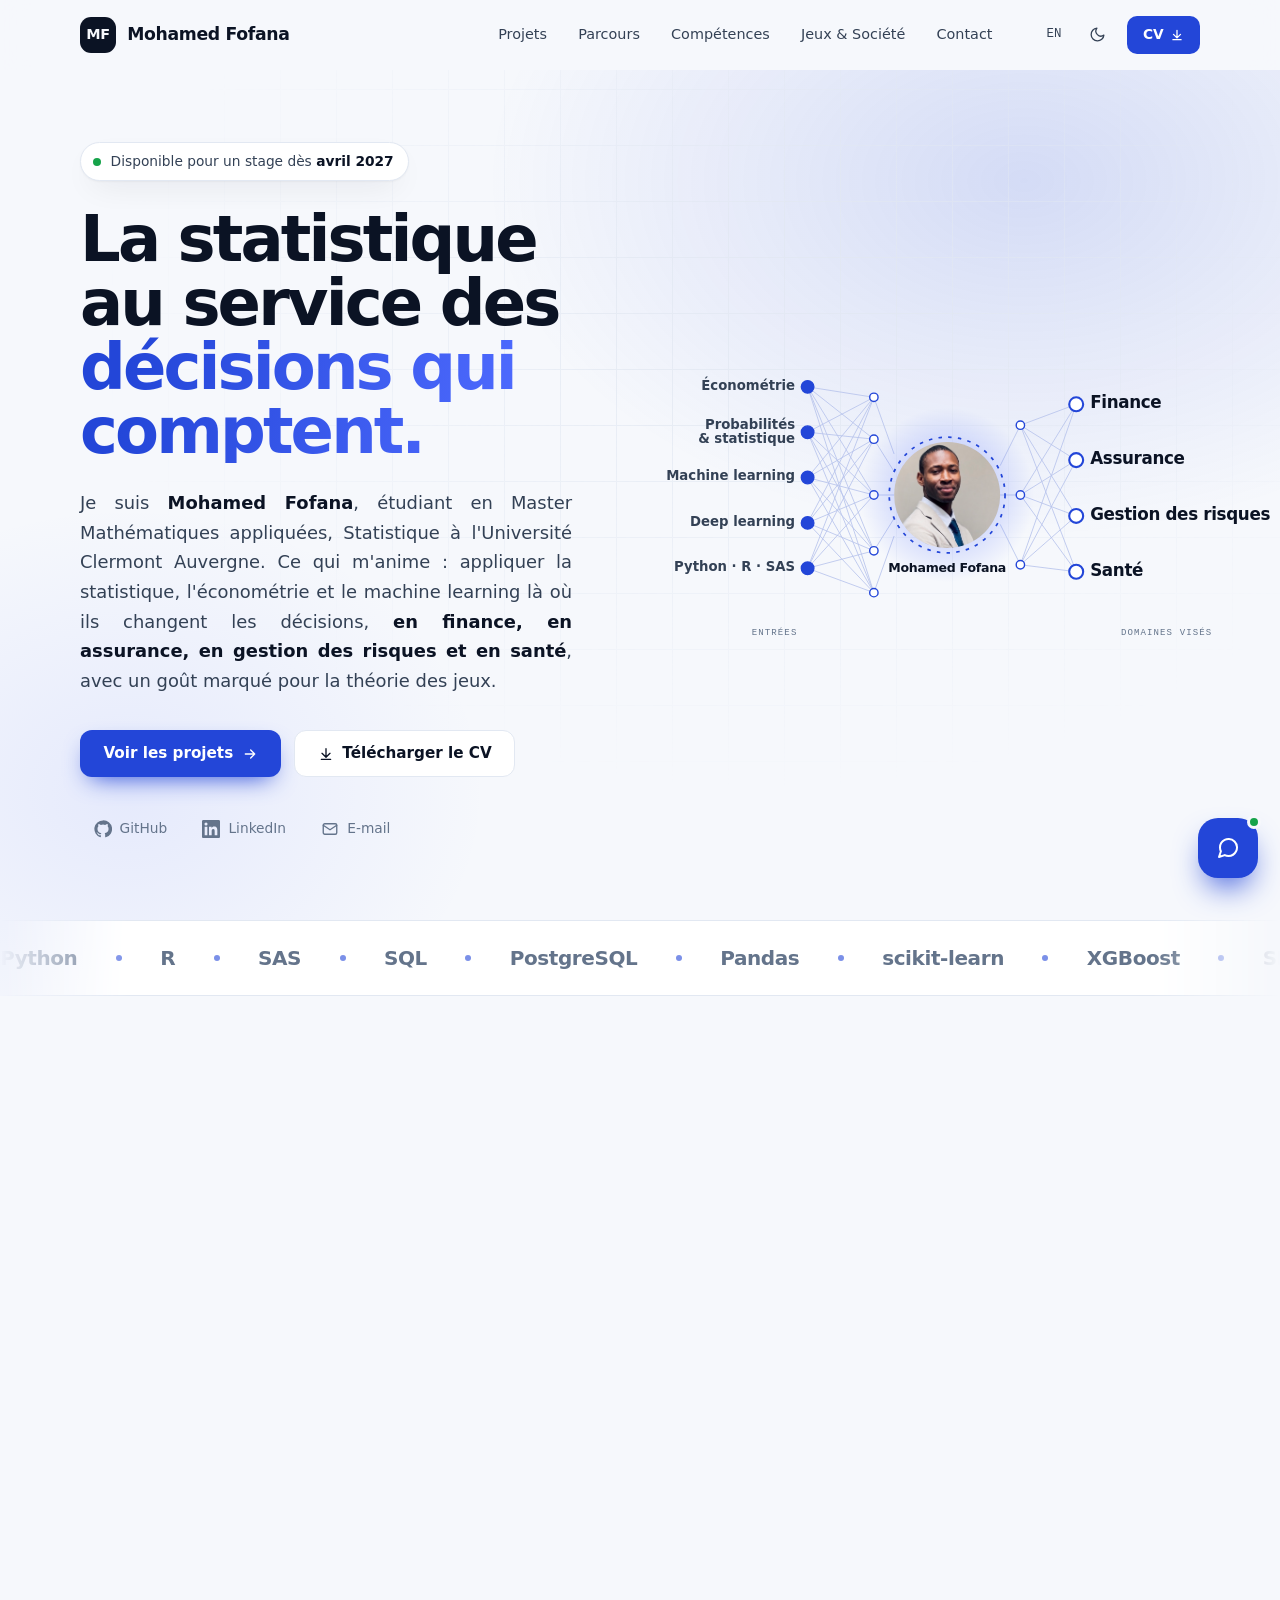
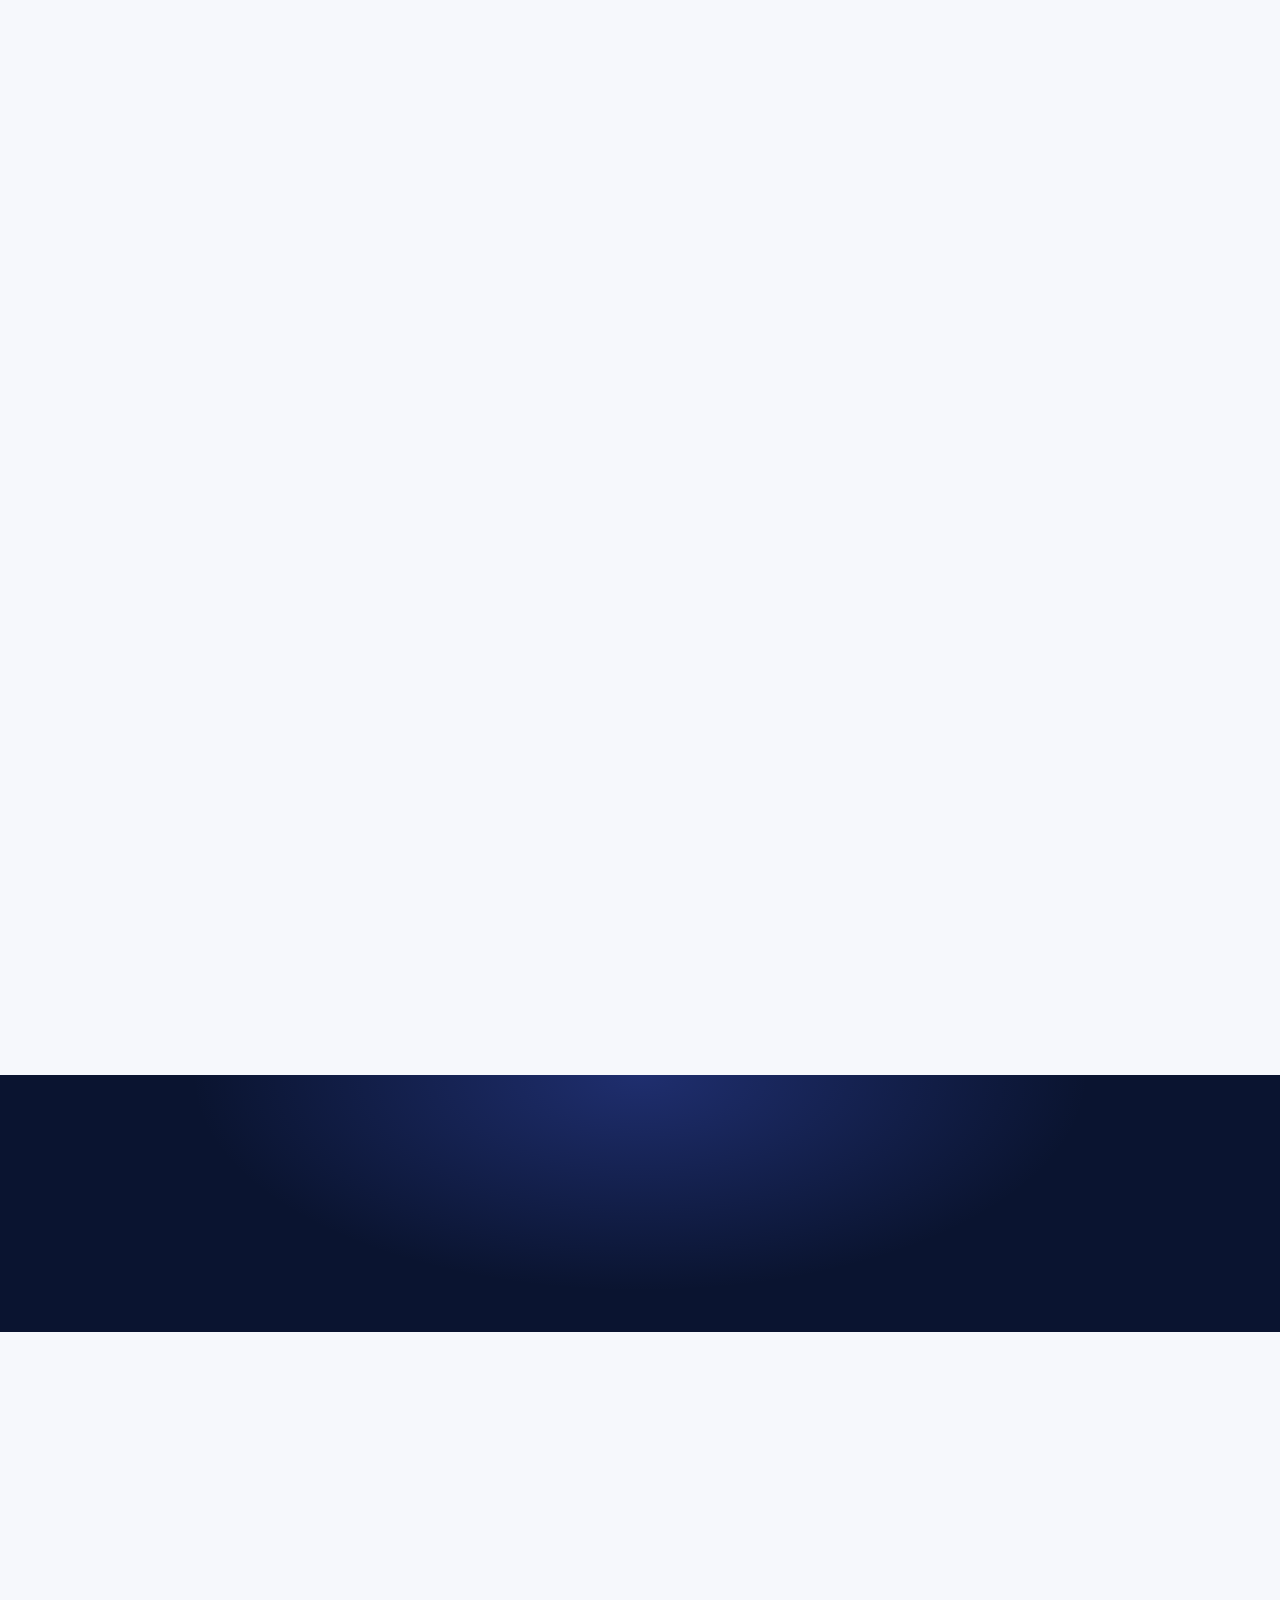
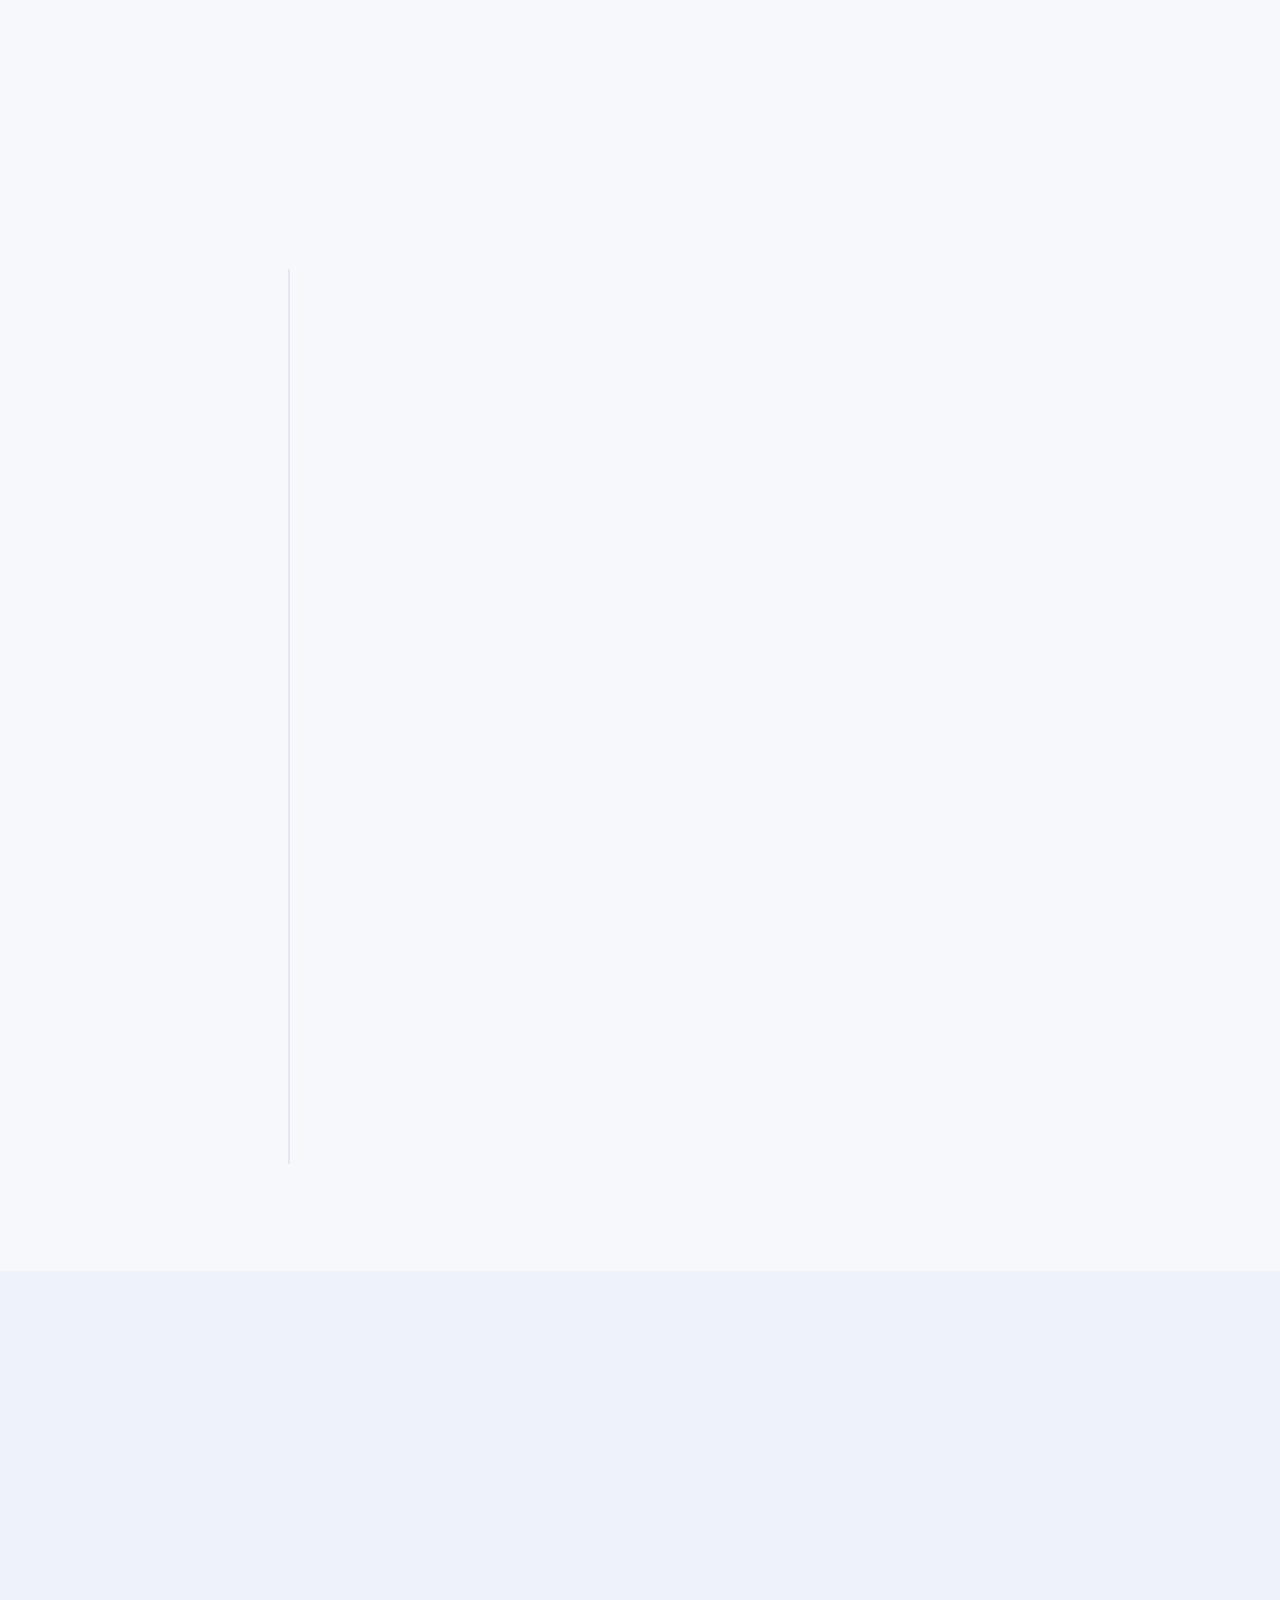
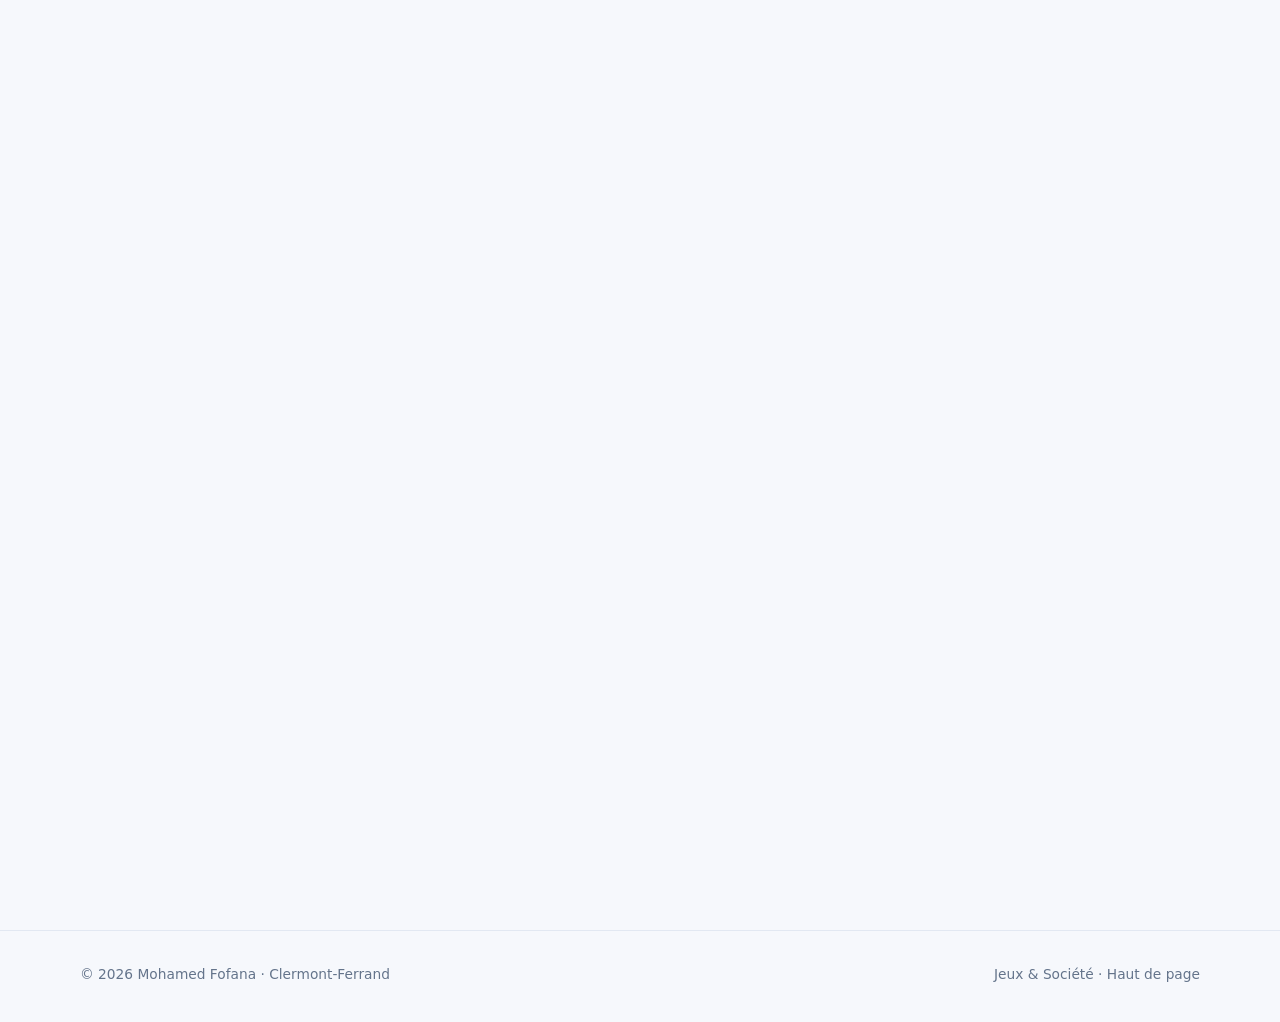
==== index.html @ 1b35156f "Accueil : texte de présentation justifié" ====
<!DOCTYPE html>
<html lang="fr">
<head>
  <meta charset="UTF-8" />
  <meta name="viewport" content="width=device-width, initial-scale=1" />

  <!-- Sécurité : GitHub Pages n'envoie pas d'en-têtes personnalisés, la politique est donc déclarée ici.
       Aucun script ni style en ligne : tout vient de fichiers du site (sauf les polices Google). -->
  <meta http-equiv="Content-Security-Policy" content="default-src 'self'; script-src 'self'; style-src 'self' https://fonts.googleapis.com; font-src https://fonts.gstatic.com; img-src 'self' data:; connect-src 'self' https://adia-backend.vercel.app https://credit-risk-app-c8ye.onrender.com; media-src 'none'; frame-src 'none'; worker-src 'none'; object-src 'none'; base-uri 'self'; form-action 'self'; upgrade-insecure-requests" />
  <meta name="referrer" content="strict-origin-when-cross-origin" />
  <script src="init.js?v=10"></script>
  <meta name="color-scheme" content="light dark" />

  <title>Mohamed Fofana — Data Science &amp; Statistique</title>
  <meta name="description" content="Mohamed Fofana, étudiant en Master Mathématiques Appliquées, Statistique (Université Clermont Auvergne). Scoring de crédit, pipelines de données, économétrie. Stage en data science dès avril 2027." />
  <link rel="canonical" href="https://mohamed-fof.github.io/" />
  <meta name="google-site-verification" content="RiqdPTYNHGaOt-UGtXPUGm6Gk1Vm9qBX6J9G4Z6utPE" />

  <meta property="og:type" content="website" />
  <meta property="og:url" content="https://mohamed-fof.github.io/" />
  <meta property="og:title" content="Mohamed Fofana — Data Science &amp; Statistique" />
  <meta property="og:description" content="Statistique et économétrie appliquées à la finance, à l'assurance, à la gestion des risques et à la santé. Master Mathématiques Appliquées, Statistique. Stage en data science dès avril 2027." />
  <meta property="og:image" content="https://mohamed-fof.github.io/og-image.jpg?v=3" />
  <meta property="og:image:secure_url" content="https://mohamed-fof.github.io/og-image.jpg?v=3" />
  <meta property="og:image:type" content="image/jpeg" />
  <meta property="og:image:width" content="1200" />
  <meta property="og:image:height" content="630" />
  <meta property="og:image:alt" content="Mohamed Fofana — Master Mathématiques Appliquées, Statistique — stage en data science dès avril 2027" />
  <meta property="og:locale" content="fr_FR" />
  <meta property="og:site_name" content="Mohamed Fofana" />
  <meta name="twitter:card" content="summary_large_image" />
  <meta name="twitter:title" content="Mohamed Fofana — Data Science &amp; Statistique" />
  <meta name="twitter:description" content="Statistique et économétrie appliquées à la finance, à l'assurance, à la gestion des risques et à la santé. Master Mathématiques Appliquées, Statistique. Stage en data science dès avril 2027." />
  <meta name="twitter:image" content="https://mohamed-fof.github.io/og-image.jpg?v=3" />
  <link rel="icon" href="favicon.svg" type="image/svg+xml" />
  <link rel="apple-touch-icon" href="apple-touch-icon.png" />

  <link rel="preconnect" href="https://fonts.googleapis.com" />
  <link rel="preconnect" href="https://fonts.gstatic.com" crossorigin />
  <link rel="stylesheet" href="https://fonts.googleapis.com/css2?family=Bricolage+Grotesque:opsz,wght@12..96,400..800&amp;family=Inter:wght@400;500;600&amp;family=JetBrains+Mono:wght@400;500&amp;display=swap" />
  <link rel="stylesheet" href="site.css?v=10" />
</head>
<body>
  <a class="skip" href="#contenu" data-i18n="skip">Aller au contenu</a>
  <div class="progress" aria-hidden="true"><span></span></div>

  <!-- ============ EN-TÊTE (identique sur toutes les pages) ============ -->
  <header class="nav" id="nav">
    <div class="wrap nav-inner">
      <a class="brand" href="index.html#top" aria-label="Mohamed Fofana, accueil">
        <span class="brand-mark" aria-hidden="true">MF</span>
        <span class="brand-name">Mohamed Fofana</span>
      </a>
      <nav class="nav-links" id="nav-links" aria-label="Navigation principale">
        <a href="index.html#projets" data-i18n="nav_projets">Projets</a>
        <a href="index.html#parcours" data-i18n="nav_parcours">Parcours</a>
        <a href="index.html#competences" data-i18n="nav_comp">Compétences</a>
        <a href="jeux.html" data-i18n="nav_jeux">Jeux &amp; Société</a>
        <a href="index.html#contact" data-i18n="nav_contact">Contact</a>
        <a class="nav-cv-mobile" href="cv.pdf" download="Mohamed_Fofana_CV.pdf" data-i18n="nav_cv">Télécharger le CV</a>
      </nav>
      <div class="nav-tools">
        <button class="tool" id="lang-toggle" type="button" aria-label="Changer de langue / Switch language"><span id="lang-label">EN</span></button>
        <button class="tool" id="theme-toggle" type="button" aria-label="Changer le thème">
          <svg id="icon-moon" width="17" height="17" viewBox="0 0 24 24" fill="none" stroke="currentColor" stroke-width="1.8" stroke-linecap="round" stroke-linejoin="round" aria-hidden="true"><path d="M21 12.8A9 9 0 1 1 11.2 3a7 7 0 0 0 9.8 9.8z"/></svg>
          <svg id="icon-sun" width="17" height="17" viewBox="0 0 24 24" fill="none" stroke="currentColor" stroke-width="1.8" stroke-linecap="round" aria-hidden="true"><circle cx="12" cy="12" r="4.2"/><path d="M12 2v2.2M12 19.8V22M4.9 4.9l1.6 1.6M17.5 17.5l1.6 1.6M2 12h2.2M19.8 12H22M4.9 19.1l1.6-1.6M17.5 6.5l1.6-1.6"/></svg>
        </button>
        <a class="nav-cv" href="cv.pdf" download="Mohamed_Fofana_CV.pdf"><span data-i18n="nav_cv_court">CV</span>
          <svg width="14" height="14" viewBox="0 0 24 24" fill="none" stroke="currentColor" stroke-width="2.2" stroke-linecap="round" stroke-linejoin="round" aria-hidden="true"><path d="M12 4v12M6 11l6 6 6-6M5 20h14"/></svg></a>
        <button class="tool menu-btn" id="menu-btn" type="button" aria-expanded="false" aria-controls="nav-links" aria-label="Menu"><span></span><span></span></button>
      </div>
    </div>
  </header>

  <main id="contenu">

    <!-- ============ ACCUEIL ============ -->
    <section class="hero" id="top">
      <div class="hero-bg" aria-hidden="true"></div>
      <div class="wrap hero-grid">
        <div class="hero-text">
          <p class="badge intro"><span class="dot" aria-hidden="true"></span><span data-i18n-html="hero_badge">Disponible pour un stage dès <strong>avril 2027</strong></span></p>
          <h1 class="intro" data-i18n-html="hero_titre">La statistique au service des <span class="accent">décisions qui comptent.</span></h1>
          <p class="hero-lead intro" data-i18n-html="hero_lead">Je suis <strong>Mohamed Fofana</strong>, étudiant en Master Mathématiques appliquées, Statistique à l'Université Clermont Auvergne. Ce qui m'anime : appliquer la statistique, l'économétrie et le machine learning là où ils changent les décisions, <strong>en finance, en assurance, en gestion des risques et en santé</strong>, avec un goût marqué pour la théorie des jeux.</p>
          <div class="hero-actions intro">
            <a class="btn btn-solid" href="#projets"><span data-i18n="hero_btn_projets">Voir les projets</span>
              <svg width="16" height="16" viewBox="0 0 24 24" fill="none" stroke="currentColor" stroke-width="2" stroke-linecap="round" stroke-linejoin="round" aria-hidden="true"><path d="M5 12h14M13 6l6 6-6 6"/></svg></a>
            <a class="btn btn-ghost" href="cv.pdf" download="Mohamed_Fofana_CV.pdf"><svg width="16" height="16" viewBox="0 0 24 24" fill="none" stroke="currentColor" stroke-width="2" stroke-linecap="round" stroke-linejoin="round" aria-hidden="true"><path d="M12 4v12M6 11l6 6 6-6M5 20h14"/></svg><span data-i18n="hero_btn_cv">Télécharger le CV</span></a>
          </div>
          <ul class="socials intro">
            <li><a href="https://github.com/Mohamed-Fof" target="_blank" rel="noopener noreferrer" aria-label="GitHub"><svg width="18" height="18" viewBox="0 0 24 24" fill="currentColor" aria-hidden="true"><path d="M12 .5a11.5 11.5 0 0 0-3.64 22.41c.58.1.79-.25.79-.56v-2c-3.2.7-3.88-1.37-3.88-1.37-.52-1.33-1.28-1.69-1.28-1.69-1.04-.71.08-.7.08-.7 1.15.08 1.76 1.19 1.76 1.19 1.03 1.76 2.69 1.25 3.35.96.1-.75.4-1.25.73-1.54-2.55-.29-5.24-1.28-5.24-5.69 0-1.26.45-2.29 1.19-3.09-.12-.29-.52-1.46.11-3.05 0 0 .97-.31 3.17 1.18a11 11 0 0 1 5.77 0c2.2-1.49 3.17-1.18 3.17-1.18.63 1.59.23 2.76.11 3.05.74.8 1.19 1.83 1.19 3.09 0 4.42-2.69 5.39-5.26 5.68.41.36.78 1.06.78 2.14v3.17c0 .31.21.67.8.56A11.5 11.5 0 0 0 12 .5z"/></svg><span>GitHub</span></a></li>
            <li><a href="https://www.linkedin.com/in/mohamed-fofana-05720a28b/" target="_blank" rel="noopener noreferrer" aria-label="LinkedIn"><svg width="18" height="18" viewBox="0 0 24 24" fill="currentColor" aria-hidden="true"><path d="M20.45 20.45h-3.56v-5.57c0-1.33-.02-3.04-1.85-3.04-1.86 0-2.14 1.45-2.14 2.94v5.67H9.35V9h3.41v1.56h.05c.48-.9 1.64-1.85 3.37-1.85 3.6 0 4.27 2.37 4.27 5.46v6.28zM5.34 7.43a2.06 2.06 0 1 1 0-4.13 2.06 2.06 0 0 1 0 4.13zM7.12 20.45H3.56V9h3.56v11.45zM22.22 0H1.77C.79 0 0 .77 0 1.73v20.54C0 23.23.79 24 1.77 24h20.45c.98 0 1.78-.77 1.78-1.73V1.73C24 .77 23.2 0 22.22 0z"/></svg><span>LinkedIn</span></a></li>
            <li><a href="mailto:fofana12ad@gmail.com" aria-label="E-mail"><svg width="18" height="18" viewBox="0 0 24 24" fill="none" stroke="currentColor" stroke-width="1.8" stroke-linecap="round" stroke-linejoin="round" aria-hidden="true"><rect x="3" y="5" width="18" height="14" rx="2"/><path d="m3 7 9 6 9-6"/></svg><span>E-mail</span></a></li>
          </ul>
        </div>

        <div class="hero-visual intro" id="hero-visual">
          <svg class="nn" id="nn" viewBox="-50 0 790 430" role="img" aria-labelledby="nn-t">
            <title id="nn-t">Réseau de neurones : économétrie, probabilités et statistique, machine learning, deep learning et Python, R, SAS en entrée ; finance, assurance, gestion des risques et santé en sortie</title>
            <defs><clipPath id="nn-clip"><circle cx="320" cy="215" r="76"/></clipPath><radialGradient id="nn-halo"><stop offset="0" stop-color="#4f6bff" stop-opacity=".45"/><stop offset="1" stop-color="#4f6bff" stop-opacity="0"/></radialGradient></defs>
            <g class="nn-edges">
            <line pathLength="1" x1="120.0" y1="60.0" x2="215.0" y2="75.0"/>
            <line pathLength="1" x1="120.0" y1="60.0" x2="215.0" y2="135.0"/>
            <line pathLength="1" x1="120.0" y1="60.0" x2="215.0" y2="215.0"/>
            <line pathLength="1" x1="120.0" y1="60.0" x2="215.0" y2="295.0"/>
            <line pathLength="1" x1="120.0" y1="60.0" x2="215.0" y2="355.0"/>
            <line pathLength="1" x1="120.0" y1="125.0" x2="215.0" y2="75.0"/>
            <line pathLength="1" x1="120.0" y1="125.0" x2="215.0" y2="135.0"/>
            <line pathLength="1" x1="120.0" y1="125.0" x2="215.0" y2="215.0"/>
            <line pathLength="1" x1="120.0" y1="125.0" x2="215.0" y2="295.0"/>
            <line pathLength="1" x1="120.0" y1="125.0" x2="215.0" y2="355.0"/>
            <line pathLength="1" x1="120.0" y1="190.0" x2="215.0" y2="75.0"/>
            <line pathLength="1" x1="120.0" y1="190.0" x2="215.0" y2="135.0"/>
            <line pathLength="1" x1="120.0" y1="190.0" x2="215.0" y2="215.0"/>
            <line pathLength="1" x1="120.0" y1="190.0" x2="215.0" y2="295.0"/>
            <line pathLength="1" x1="120.0" y1="190.0" x2="215.0" y2="355.0"/>
            <line pathLength="1" x1="120.0" y1="255.0" x2="215.0" y2="75.0"/>
            <line pathLength="1" x1="120.0" y1="255.0" x2="215.0" y2="135.0"/>
            <line pathLength="1" x1="120.0" y1="255.0" x2="215.0" y2="215.0"/>
            <line pathLength="1" x1="120.0" y1="255.0" x2="215.0" y2="295.0"/>
            <line pathLength="1" x1="120.0" y1="255.0" x2="215.0" y2="355.0"/>
            <line pathLength="1" x1="120.0" y1="320.0" x2="215.0" y2="75.0"/>
            <line pathLength="1" x1="120.0" y1="320.0" x2="215.0" y2="135.0"/>
            <line pathLength="1" x1="120.0" y1="320.0" x2="215.0" y2="215.0"/>
            <line pathLength="1" x1="120.0" y1="320.0" x2="215.0" y2="295.0"/>
            <line pathLength="1" x1="120.0" y1="320.0" x2="215.0" y2="355.0"/>
            <line pathLength="1" x1="215.0" y1="75.0" x2="244.0" y2="156.2"/>
            <line pathLength="1" x1="215.0" y1="135.0" x2="244.0" y2="181.4"/>
            <line pathLength="1" x1="215.0" y1="215.0" x2="244.0" y2="215.0"/>
            <line pathLength="1" x1="215.0" y1="295.0" x2="244.0" y2="248.6"/>
            <line pathLength="1" x1="215.0" y1="355.0" x2="244.0" y2="273.8"/>
            <line pathLength="1" x1="396.0" y1="173.0" x2="425.0" y2="115.0"/>
            <line pathLength="1" x1="396.0" y1="215.0" x2="425.0" y2="215.0"/>
            <line pathLength="1" x1="396.0" y1="257.0" x2="425.0" y2="315.0"/>
            <line pathLength="1" x1="425.0" y1="115.0" x2="505.0" y2="85.0"/>
            <line pathLength="1" x1="425.0" y1="115.0" x2="505.0" y2="165.0"/>
            <line pathLength="1" x1="425.0" y1="115.0" x2="505.0" y2="245.0"/>
            <line pathLength="1" x1="425.0" y1="115.0" x2="505.0" y2="325.0"/>
            <line pathLength="1" x1="425.0" y1="215.0" x2="505.0" y2="85.0"/>
            <line pathLength="1" x1="425.0" y1="215.0" x2="505.0" y2="165.0"/>
            <line pathLength="1" x1="425.0" y1="215.0" x2="505.0" y2="245.0"/>
            <line pathLength="1" x1="425.0" y1="215.0" x2="505.0" y2="325.0"/>
            <line pathLength="1" x1="425.0" y1="315.0" x2="505.0" y2="85.0"/>
            <line pathLength="1" x1="425.0" y1="315.0" x2="505.0" y2="165.0"/>
            <line pathLength="1" x1="425.0" y1="315.0" x2="505.0" y2="245.0"/>
            <line pathLength="1" x1="425.0" y1="315.0" x2="505.0" y2="325.0"/>
          </g>
            <g class="nn-pulses" id="nn-pulses"></g>
            <g class="nn-nodes">
            <circle class="nn-node nn-in" cx="120" cy="60" r="9"/>
            <text class="nn-label nn-label-in" x="102" y="64" text-anchor="end" data-i18n="nn_in3">Économétrie</text>
            <circle class="nn-node nn-in" cx="120" cy="125" r="9"/>
            <text class="nn-label nn-label-in" x="102" y="129" text-anchor="end" data-i18n-html="nn_in1"><tspan x="102" dy="-9">Probabilités</tspan><tspan x="102" dy="20">&amp; statistique</tspan></text>
            <circle class="nn-node nn-in" cx="120" cy="190" r="9"/>
            <text class="nn-label nn-label-in" x="102" y="194" text-anchor="end" data-i18n="nn_in4">Machine learning</text>
            <circle class="nn-node nn-in" cx="120" cy="255" r="9"/>
            <text class="nn-label nn-label-in" x="102" y="259" text-anchor="end" data-i18n="nn_in2">Deep learning</text>
            <circle class="nn-node nn-in" cx="120" cy="320" r="9"/>
            <text class="nn-label nn-label-in" x="102" y="324" text-anchor="end" data-i18n="nn_in5">Python · R · SAS</text>
            <circle class="nn-node nn-hid" cx="215" cy="75" r="6"/>
            <circle class="nn-node nn-hid" cx="215" cy="135" r="6"/>
            <circle class="nn-node nn-hid" cx="215" cy="215" r="6"/>
            <circle class="nn-node nn-hid" cx="215" cy="295" r="6"/>
            <circle class="nn-node nn-hid" cx="215" cy="355" r="6"/>
            <circle class="nn-node nn-hid" cx="425" cy="115" r="6"/>
            <circle class="nn-node nn-hid" cx="425" cy="215" r="6"/>
            <circle class="nn-node nn-hid" cx="425" cy="315" r="6"/>
            <circle class="nn-node nn-out" cx="505" cy="85" r="10"/>
            <text class="nn-label nn-label-out" x="525" y="91" data-i18n="nn_out1">Finance</text>
            <circle class="nn-node nn-out" cx="505" cy="165" r="10"/>
            <text class="nn-label nn-label-out" x="525" y="171" data-i18n="nn_out2">Assurance</text>
            <circle class="nn-node nn-out" cx="505" cy="245" r="10"/>
            <text class="nn-label nn-label-out" x="525" y="251" data-i18n="nn_out3">Gestion des risques</text>
            <circle class="nn-node nn-out" cx="505" cy="325" r="10"/>
            <text class="nn-label nn-label-out" x="525" y="331" data-i18n="nn_out4">Santé</text>
          </g>
            <circle class="nn-halo" cx="320" cy="215" r="125" fill="url(#nn-halo)"/>
            <circle class="nn-ring" cx="320" cy="215" r="83"/>
            <image class="nn-photo" href="portrait.jpg" x="244" y="134" width="152" height="203" preserveAspectRatio="xMidYMin slice" clip-path="url(#nn-clip)"/>
            <text class="nn-cap" x="320" y="326" text-anchor="middle">Mohamed Fofana</text>
            <text class="nn-cap2" x="40" y="415" data-i18n="nn_entrees">entrées</text>
            <text class="nn-cap2" x="700" y="415" text-anchor="end" data-i18n="nn_sorties">domaines visés</text>
          </svg>
        </div>
      </div>

      <!-- Outils, en bandeau défilant -->
      <div class="marquee intro" aria-label="Outils">
        <div class="marquee-track">
          <ul>
            <li>Python</li><li>R</li><li>SAS</li><li>SQL</li><li>PostgreSQL</li><li>Pandas</li><li>scikit-learn</li><li>XGBoost</li><li>SHAP</li><li>Power BI</li><li>Excel</li><li>R Shiny</li><li>Streamlit</li><li>Git</li><li>Docker</li><li>LLM</li>
          </ul>
          <ul aria-hidden="true">
            <li>Python</li><li>R</li><li>SAS</li><li>SQL</li><li>PostgreSQL</li><li>Pandas</li><li>scikit-learn</li><li>XGBoost</li><li>SHAP</li><li>Power BI</li><li>Excel</li><li>R Shiny</li><li>Streamlit</li><li>Git</li><li>Docker</li><li>LLM</li>
          </ul>
        </div>
      </div>
    </section>

    <!-- ============ PROJETS ============ -->
    <section class="section" id="projets">
      <div class="wrap">
        <header class="section-head reveal">
          <p class="kicker" data-i18n="projets_kicker">Projets</p>
          <h2 data-i18n="projets_titre">Des modèles qui tournent en ligne</h2>
          <p data-i18n="projets_intro">Deux projets menés de la donnée brute jusqu'à un outil utilisable par quelqu'un qui n'écrit pas de code.</p>
        </header>

        <div class="feature-grid">
          <!-- Scoring de crédit : courbe ROC interactive -->
          <article class="feature reveal">
            <div class="feature-visual roc-card">
              <div class="viz-bar"><span class="viz-dots" aria-hidden="true"><i></i><i></i><i></i></span><span class="mono" data-i18n="roc_titre">courbe ROC · XGBoost contraint</span></div>
              <svg class="roc" viewBox="0 0 240 240" role="img" aria-labelledby="roc-t">
                <title id="roc-t">Courbe ROC du modèle retenu (AUC 0,92), avec un seuil de décision réglable</title>
                <g class="roc-grid">
                  <line x1="20" y1="20" x2="20" y2="220"/><line x1="20" y1="220" x2="220" y2="220"/>
                  <line x1="20" y1="120" x2="220" y2="120"/><line x1="120" y1="20" x2="120" y2="220"/>
                  <line x1="20" y1="70" x2="220" y2="70"/><line x1="20" y1="170" x2="220" y2="170"/>
                  <line x1="70" y1="20" x2="70" y2="220"/><line x1="170" y1="20" x2="170" y2="220"/>
                </g>
                <line class="roc-diag" x1="20" y1="220" x2="220" y2="20"/>
                <path class="roc-area" d="M20.0 220.0 L20.4 215.6 L21.2 207.1 L22.2 195.9 L23.5 183.1 L25.0 169.3 L26.7 155.0 L28.6 140.6 L30.7 126.6 L32.9 113.1 L35.2 100.4 L37.7 88.7 L40.4 78.1 L43.2 68.5 L46.1 60.1 L49.1 52.7 L52.3 46.4 L55.6 41.0 L59.0 36.5 L62.5 32.8 L66.2 29.8 L69.9 27.4 L73.8 25.5 L77.7 24.0 L81.8 22.9 L86.0 22.0 L90.2 21.4 L94.6 20.9 L99.1 20.6 L103.7 20.4 L108.3 20.2 L113.1 20.1 L117.9 20.1 L122.9 20.0 L220.0 20.0 L220 220 Z"/>
                <path class="roc-line" pathLength="1" d="M20.0 220.0 L20.4 215.6 L21.2 207.1 L22.2 195.9 L23.5 183.1 L25.0 169.3 L26.7 155.0 L28.6 140.6 L30.7 126.6 L32.9 113.1 L35.2 100.4 L37.7 88.7 L40.4 78.1 L43.2 68.5 L46.1 60.1 L49.1 52.7 L52.3 46.4 L55.6 41.0 L59.0 36.5 L62.5 32.8 L66.2 29.8 L69.9 27.4 L73.8 25.5 L77.7 24.0 L81.8 22.9 L86.0 22.0 L90.2 21.4 L94.6 20.9 L99.1 20.6 L103.7 20.4 L108.3 20.2 L113.1 20.1 L117.9 20.1 L122.9 20.0 L220.0 20.0"/>
                <g class="roc-point" id="roc-point"><line class="roc-guide" id="roc-gx" x1="0" y1="0" x2="0" y2="0"/><line class="roc-guide" id="roc-gy" x1="0" y1="0" x2="0" y2="0"/><circle id="roc-dot" cx="0" cy="0" r="5"/></g>
                <text class="roc-auc" x="210" y="205" text-anchor="end">AUC = <tspan class="count" data-val="0.92" data-dec="2">0,92</tspan></text>
              </svg>
              <div class="roc-ctrl">
                <label for="seuil" class="mono" data-i18n="roc_seuil">Seuil de décision</label>
                <input type="range" id="seuil" min="5" max="95" value="50" />
                <div class="roc-read">
                  <div><strong id="roc-tpr">—</strong><span data-i18n="roc_tpr">défauts détectés</span></div>
                  <div><strong id="roc-fpr">—</strong><span data-i18n="roc_fpr">fausses alertes</span></div>
                </div>
              </div>
            </div>
            <div class="feature-body">
              <div class="feature-tags"><span class="pill pill-live"><span class="dot" aria-hidden="true"></span><span data-i18n="live">En ligne</span></span><span class="pill" data-i18n="p1_type">Machine learning</span><span class="pill pill-muted">2025–26</span></div>
              <h3 data-i18n="p1_titre">Scoring de risque de crédit</h3>
              <p data-i18n-html="p1_desc">Six modèles comparés sur <strong>32 409 prêts</strong>. Retenu : un XGBoost <strong>sous contraintes de monotonie</strong>, plus fiable que le modèle libre qui jugeait 23 % des dossiers plus risqués quand le revenu augmente. Grille de score bancaire, explications SHAP, application Shiny déployée avec Docker.</p>
              <p class="stack mono">R · XGBoost · SHAP · Shiny · Docker</p>
              <div class="feature-links">
                <a class="btn btn-solid btn-sm" href="https://credit-risk-app-c8ye.onrender.com" target="_blank" rel="noopener noreferrer"><span data-i18n="p1_app">Ouvrir l'application</span><svg width="14" height="14" viewBox="0 0 24 24" fill="none" stroke="currentColor" stroke-width="2.2" stroke-linecap="round" stroke-linejoin="round" aria-hidden="true"><path d="M7 17 17 7M8 7h9v9"/></svg></a>
                <a class="link" href="https://github.com/Mohamed-Fof/Credit-Risk" target="_blank" rel="noopener noreferrer" data-i18n="code">Code source</a>
                <a class="link" href="https://github.com/Mohamed-Fof/Credit-Risk/blob/main/docs/guide_projet.pdf" target="_blank" rel="noopener noreferrer" data-i18n="p1_guide">Guide du projet</a>
              </div>
            </div>
          </article>

          <!-- Olist : mini tableau de bord -->
          <article class="feature reveal">
            <div class="feature-visual dash-card">
              <div class="viz-bar"><span class="viz-dots" aria-hidden="true"><i></i><i></i><i></i></span><span class="mono" data-i18n="dash_titre">olist · tableau de bord</span></div>
              <div class="kpis">
                <div class="kpi"><span data-i18n="kpi_ca">Chiffre d'affaires</span><strong><span class="count" data-val="13.49" data-dec="2">13,49</span>&#8239;M&#8239;R$</strong></div>
                <div class="kpi"><span data-i18n="kpi_cmd">Commandes valides</span><strong><span class="count" data-val="98199" data-dec="0">98 199</span></strong></div>
                <div class="kpi"><span data-i18n="kpi_panier">Panier moyen</span><strong>≈&#8239;<span class="count" data-val="137" data-dec="0">137</span>&#8239;R$</strong></div>
                <div class="kpi"><span data-i18n="kpi_sp">Part de São Paulo</span><strong><span class="count" data-val="38" data-dec="0">38</span>&#8239;%</strong></div>
              </div>
              <div class="dash-chart">
                <p class="mono dash-q" data-i18n="dash_q">Avis négatifs selon le délai de livraison</p>
                <div class="hbar"><span data-i18n="bars_a">À l'heure</span><div class="hbar-track"><i class="hbar-fill hbar-a"></i></div><strong>9&#8239;%</strong></div>
                <div class="hbar"><span data-i18n="bars_b">&gt; 4 jours de retard</span><div class="hbar-track"><i class="hbar-fill hbar-b"></i></div><strong>60&#8239;%+</strong></div>
              </div>
            </div>
            <div class="feature-body">
              <div class="feature-tags"><span class="pill pill-live"><span class="dot" aria-hidden="true"></span><span data-i18n="live">En ligne</span></span><span class="pill" data-i18n="p2_type">Data engineering · BI</span><span class="pill pill-muted" data-i18n="p2_duree">2026 · 4 mois</span></div>
              <h3>Olist Analytics</h3>
              <p data-i18n-html="p2_desc">Pipeline ELT de 9 fichiers CSV vers un <strong>entrepôt PostgreSQL en étoile</strong>, indicateurs en SQL avancé (fenêtres, RFM, cohortes) et <strong>14 contrôles qualité</strong> en intégration continue. Restitution dans un dashboard Streamlit déployé et un rapport Power BI.</p>
              <p class="stack mono">PostgreSQL · SQL · Python · Streamlit · Power BI · pytest</p>
              <div class="feature-links">
                <a class="btn btn-solid btn-sm" href="https://mohamed-fofana-olist-analytics.streamlit.app/" target="_blank" rel="noopener noreferrer"><span data-i18n="p2_app">Ouvrir le dashboard</span><svg width="14" height="14" viewBox="0 0 24 24" fill="none" stroke="currentColor" stroke-width="2.2" stroke-linecap="round" stroke-linejoin="round" aria-hidden="true"><path d="M7 17 17 7M8 7h9v9"/></svg></a>
                <a class="link" href="https://github.com/Mohamed-Fof/olist-analytics" target="_blank" rel="noopener noreferrer" data-i18n="code">Code source</a>
              </div>
            </div>
          </article>
        </div>

        <!-- Autres projets -->
        <div class="mini-grid">
          <a class="mini reveal" href="https://github.com/Mohamed-Fof/Regression-Lineaire-price-housing-" target="_blank" rel="noopener noreferrer">
            <span class="mini-icon" aria-hidden="true"><svg width="22" height="22" viewBox="0 0 24 24" fill="none" stroke="currentColor" stroke-width="1.8" stroke-linecap="round" stroke-linejoin="round"><path d="M3 21h18"/><path d="M5 21V10l7-5 7 5v11"/><path d="M10 21v-6h4v6"/></svg></span>
            <h4 data-i18n="o1_titre">Prix des logements</h4>
            <p data-i18n="o1_desc">546 ventes, 3 modèles MCO validés (R² = 0,68), puis prédiction par machine learning.</p>
            <span class="mini-foot"><span class="mono">Python · Gretl</span><span class="arrow" aria-hidden="true">↗</span></span>
          </a>
          <button class="mini reveal" type="button" data-ouvre-chat>
            <span class="mini-icon" aria-hidden="true"><svg width="22" height="22" viewBox="0 0 24 24" fill="none" stroke="currentColor" stroke-width="1.8" stroke-linecap="round" stroke-linejoin="round"><path d="M21 12a8 8 0 0 1-11.6 7.1L4 20l1-4.6A8 8 0 1 1 21 12z"/><path d="M8.5 11.5h.01M12 11.5h.01M15.5 11.5h.01"/></svg></span>
            <h4 data-i18n="o2_titre">Momo, agent conversationnel</h4>
            <p data-i18n="o2_desc">Agent fondé sur un LLM qui qualifie les demandes et transmet le dossier par e-mail. Essayez-le.</p>
            <span class="mini-foot"><span class="mono">LLM · API Anthropic</span><span class="arrow" aria-hidden="true">→</span></span>
          </button>
          <a class="mini reveal" href="jeux.html">
            <span class="mini-icon" aria-hidden="true"><svg width="22" height="22" viewBox="0 0 24 24" fill="none" stroke="currentColor" stroke-width="1.8" stroke-linecap="round" stroke-linejoin="round"><rect x="3" y="3" width="7" height="7" rx="1.5"/><rect x="14" y="3" width="7" height="7" rx="1.5"/><rect x="3" y="14" width="7" height="7" rx="1.5"/><path d="M17.5 14v7M14 17.5h7"/></svg></span>
            <h4 data-i18n="o3_titre">Jeux &amp; Société</h4>
            <p data-i18n="o3_desc">Laboratoire interactif : dilemme du prisonnier, tournoi de stratégies, dynamique évolutive.</p>
            <span class="mini-foot"><span class="mono">JavaScript</span><span class="arrow" aria-hidden="true">→</span></span>
          </a>
          <a class="mini reveal" href="https://github.com/Mohamed-Fof/Projet-IA" target="_blank" rel="noopener noreferrer">
            <span class="mini-icon" aria-hidden="true"><svg width="22" height="22" viewBox="0 0 24 24" fill="none" stroke="currentColor" stroke-width="1.8" stroke-linecap="round" stroke-linejoin="round"><circle cx="6" cy="6" r="2.5"/><circle cx="18" cy="6" r="2.5"/><circle cx="12" cy="18" r="2.5"/><path d="M8 7.5l2.6 8.4M16 7.5l-2.6 8.4M8.5 6h7"/></svg></span>
            <h4 data-i18n="o4_titre">Agent stratégique « Flaunt »</h4>
            <p data-i18n="o4_desc">Agent adaptatif en programmation logique qui analyse le jeu adverse, pour un tournoi entre promotions.</p>
            <span class="mini-foot"><span class="mono">SWI-Prolog</span><span class="arrow" aria-hidden="true">↗</span></span>
          </a>
        </div>
      </div>
    </section>

    <!-- ============ CHIFFRES ============ -->
    <section class="numbers" aria-label="Chiffres clés">
      <div class="wrap numbers-grid reveal">
        <div><strong><span class="count" data-val="2" data-dec="0">2</span></strong><span data-i18n="n1">projets déployés en ligne</span></div>
        <div><strong><span class="count" data-val="1" data-dec="0">1</span></strong><span data-i18n="n2">article scientifique publié</span></div>
        <div><strong><span class="count" data-val="2" data-dec="0">2</span></strong><span data-i18n="n3">stages en laboratoire de recherche</span></div>
        <div><strong>Top&#8239;<span class="count" data-val="200" data-dec="0">200</span></strong><span data-i18n="n4">étudiants de Côte d'Ivoire, major de promotion</span></div>
      </div>
    </section>

    <!-- ============ PARCOURS ============ -->
    <section class="section" id="parcours">
      <div class="wrap">
        <header class="section-head reveal">
          <p class="kicker" data-i18n="parcours_kicker">Parcours</p>
          <h2 data-i18n="parcours_titre">Des mathématiques au terrain</h2>
          <p data-i18n="parcours_intro">Formé aux mathématiques appliquées et à l'économie, je m'intéresse à l'IA qui aide à décider : des modèles explicables, des données fiables, des résultats lisibles.</p>
        </header>

        <div class="tabs reveal" role="tablist" aria-label="Parcours">
          <button class="tab active" type="button" role="tab" aria-selected="true" aria-controls="tl-exp" id="tab-exp" data-i18n="tab_exp">Expérience</button>
          <button class="tab" type="button" role="tab" aria-selected="false" aria-controls="tl-form" id="tab-form" data-i18n="tab_form">Formation</button>
          <span class="tab-ink" aria-hidden="true"></span>
        </div>

        <div class="tl" id="tl-exp" role="tabpanel" aria-labelledby="tab-exp">
          <span class="tl-line" aria-hidden="true"><i></i></span>
          <article class="tl-item reveal">
            <span class="tl-date mono" data-i18n="e1_date">sept. 2025 – janv. 2026</span>
            <div class="tl-card">
              <span class="pill" data-i18n="tag_stage">Stage</span>
              <h4 data-i18n="e1_titre">Data scientist, économétrie de la santé</h4>
              <p class="tl-org" data-i18n="e1_org">Laboratoire AGEIS · Université Grenoble Alpes</p>
              <p data-i18n-html="e1_desc">Inégalités de genre dans l'espérance de vie : base de données internationale, économétrie et machine learning. <strong>Co-auteur d'un article publié</strong> dans <em>Discover Public Health</em>.</p>
              <a class="link" href="https://github.com/Mohamed-Fof/AGEIS_Stage_S5" target="_blank" rel="noopener noreferrer" data-i18n="code">Code source</a>
            </div>
          </article>
          <article class="tl-item reveal">
            <span class="tl-date mono" data-i18n="e2_date">sept. 2025 – mai 2026</span>
            <div class="tl-card">
              <span class="pill" data-i18n="tag_ens">Enseignement</span>
              <h4 data-i18n="e2_titre">Tuteur en mathématiques et statistique</h4>
              <p class="tl-org" data-i18n="e2_org">UFR SHS · Université Grenoble Alpes</p>
              <p data-i18n="e2_desc">Tutorat de L1 et L2 MIASHS : analyse, algèbre, probabilités, statistique avec R.</p>
              <a class="link" href="https://github.com/Mohamed-Fof/Statistique-avec-R" target="_blank" rel="noopener noreferrer" data-i18n="e2_lien">Supports en R</a>
            </div>
          </article>
          <article class="tl-item reveal">
            <span class="tl-date mono" data-i18n="e3_date">mai – juil. 2025</span>
            <div class="tl-card">
              <span class="pill" data-i18n="tag_stage">Stage</span>
              <h4 data-i18n="e3_titre">Recherche en économie de l'énergie</h4>
              <p class="tl-org" data-i18n="e3_org">Laboratoire GAEL · projet européen RES4City</p>
              <p data-i18n="e3_desc">Rentabilité des énergies renouvelables dans les réseaux de chaleur, sous incertitude : Monte Carlo et théorie du portefeuille.</p>
              <a class="link" href="https://github.com/Mohamed-Fof/GAEL-Stage-Excellence" target="_blank" rel="noopener noreferrer" data-i18n="code">Code source</a>
            </div>
          </article>
          <article class="tl-item reveal">
            <span class="tl-date mono" data-i18n="e4_date">depuis 2025</span>
            <div class="tl-card">
              <span class="pill" data-i18n="tag_entr">Entrepreneuriat</span>
              <h4 data-i18n="e4_titre">Fondateur, MF Consulting</h4>
              <p class="tl-org" data-i18n="e4_org">Accompagnement d'étudiants internationaux</p>
              <p data-i18n="e4_desc">Création de l'agence et mise en production de Momo, l'agent conversationnel du premier contact.</p>
            </div>
          </article>
        </div>

        <div class="tl" id="tl-form" role="tabpanel" aria-labelledby="tab-form" hidden>
          <span class="tl-line" aria-hidden="true"><i></i></span>
          <article class="tl-item">
            <span class="tl-date mono">2026 – 2028</span>
            <div class="tl-card">
              <span class="pill" data-i18n="tag_master">Master</span>
              <h4 data-i18n="f1_titre">Mathématiques appliquées, Statistique</h4>
              <p class="tl-org" data-i18n="f1_org">Université Clermont Auvergne · parcours STD</p>
              <p data-i18n="f1_desc">Séries temporelles, analyse de survie, statistique bayésienne, data mining, deep learning, entrepôts de données, SAS.</p>
            </div>
          </article>
          <article class="tl-item">
            <span class="tl-date mono">2024 – 2026</span>
            <div class="tl-card">
              <span class="pill" data-i18n="tag_licence">Licence</span>
              <h4 data-i18n="f2_titre">MIASHS, parcours Sciences économiques</h4>
              <p class="tl-org" data-i18n="f2_org">Université Grenoble Alpes</p>
              <p data-i18n="f2_desc">Machine learning, économétrie, théorie des jeux. Admis en master Éco-Stat (ISFA) et ISADS (Paris-Saclay).</p>
            </div>
          </article>
          <article class="tl-item tl-award">
            <span class="tl-date mono" data-i18n="dist_date">déc. 2023</span>
            <div class="tl-card">
              <span class="pill pill-gold" data-i18n="tag_dist">Distinction</span>
              <h4 data-i18n="dist_nom">Lauréat du Programme d'Excellence, 200 meilleurs étudiants de Côte d'Ivoire</h4>
              <p data-i18n="dist_desc">Décerné par le ministère de l'Enseignement supérieur et de la Recherche scientifique, en tant que major de promotion de licence (UFR SFA, Université Nangui Abrogoua).</p>
            </div>
          </article>
          <article class="tl-item">
            <span class="tl-date mono">2022 – 2024</span>
            <div class="tl-card">
              <span class="pill" data-i18n="tag_licence">Licence</span>
              <h4 data-i18n="f3_titre">Mathématiques-Informatique</h4>
              <p class="tl-org" data-i18n="f3_org">Université Nangui Abrogoua · Abidjan</p>
              <p data-i18n="f3_desc">Major de promotion.</p>
            </div>
          </article>
        </div>
      </div>
    </section>

    <!-- ============ COMPÉTENCES ============ -->
    <section class="section section-alt" id="competences">
      <div class="wrap">
        <header class="section-head reveal">
          <p class="kicker" data-i18n="comp_kicker">Compétences</p>
          <h2 data-i18n="comp_titre">La boîte à outils</h2>
        </header>

        <div class="bento">
          <div class="tile tile-wide tile-accent reveal">
            <h3 data-i18n="s_eco">Économétrie</h3>
            <p class="tile-lead" data-i18n="s_eco_lead">Le cœur de mon projet : mesurer des effets, tester des hypothèses économiques et prévoir.</p>
            <ul class="chips"><li data-i18n="s_e1">MCO</li><li data-i18n="s_e2">Hétéroscédasticité, autocorrélation</li><li data-i18n="s_e3">Logit, GLM</li><li data-i18n="s_e4">Données de panel</li><li data-i18n="s_e5">Séries temporelles</li><li data-i18n="s_e6">Modèles de durée</li><li data-i18n="s_e7">Économétrie de la santé</li></ul>
          </div>
          <div class="tile reveal">
            <h3 data-i18n="s_proba">Probabilités</h3>
            <ul class="chips"><li data-i18n="s_p1">Lois usuelles</li><li data-i18n="s_p2">Convergences (LGN, TCL)</li><li data-i18n="s_p3">Espérance conditionnelle</li><li data-i18n="s_p4">Chaînes de Markov</li><li data-i18n="s_p5">Processus stochastiques</li><li>Monte Carlo</li></ul>
          </div>
          <div class="tile reveal">
            <h3 data-i18n="s_stat">Statistique</h3>
            <ul class="chips"><li data-i18n="s_st1">Estimation (MV, moments)</li><li data-i18n="s_st2">Tests d'hypothèses</li><li data-i18n="s_st3">Paramétrique</li><li data-i18n="s_st4">Non paramétrique</li><li data-i18n="s_st5">Rééchantillonnage (bootstrap)</li><li data-i18n="s_st6">Bayésien</li><li data-i18n="s_st7">Analyse de survie</li></ul>
          </div>
          <div class="tile tile-wide reveal">
            <h3 data-i18n="s_ml">Machine learning &amp; IA</h3>
            <div class="tile-cols">
              <div>
                <p class="tile-label mono" data-i18n="s_sup">Supervisé</p>
                <ul class="chips"><li data-i18n="s_m1">Régression linéaire</li><li data-i18n="s_m2">Régression pénalisée (Ridge, Lasso)</li><li data-i18n="s_m3">Régression logistique</li><li>KNN</li><li data-i18n="s_m4">Bayésien naïf</li><li data-i18n="s_m5">Arbres</li><li>XGBoost</li></ul>
              </div>
              <div>
                <p class="tile-label mono" data-i18n="s_nonsup">Non supervisé</p>
                <ul class="chips"><li data-i18n="s_m6">ACP</li><li data-i18n="s_m7">AFC / ACM</li><li>k-means</li><li data-i18n="s_m8">CAH</li></ul>
                <p class="tile-label mono" data-i18n="s_eval">Évaluation et IA</p>
                <ul class="chips"><li data-i18n="s_m9">Validation croisée</li><li>ROC · AUC</li><li>SHAP</li><li data-i18n="s_m10">LLM et agents</li><li data-i18n="s_m11">Deep learning (en cours)</li></ul>
              </div>
            </div>
          </div>
          <div class="tile tile-wide reveal">
            <h3 data-i18n="s_lang">Langages</h3>
            <ul class="chips chips-lg"><li class="hot">Python</li><li class="hot">R</li><li class="hot">SAS</li><li class="hot">SQL</li><li>Java / C</li><li>HTML / CSS</li><li>VBA</li><li>MATLAB</li></ul>
            <div class="tile-sub">
              <p><span class="mono">Python</span> Pandas, NumPy, scikit-learn, Matplotlib, Plotly, SQLAlchemy, Streamlit</p>
              <p><span class="mono">R</span> tidyverse, ggplot2, caret, glmnet, XGBoost, Shiny</p>
            </div>
          </div>
          <div class="tile reveal">
            <h3 data-i18n="s_data">Données &amp; BI</h3>
            <ul class="chips"><li>PostgreSQL</li><li data-i18n="s_c15">Modèle en étoile</li><li>ELT</li><li data-i18n="s_c16">Contrôles qualité</li><li>Power BI · DAX</li><li>Excel</li></ul>
          </div>
          <div class="tile reveal">
            <h3 data-i18n="s_outils">Outils</h3>
            <ul class="chips"><li>Git</li><li>GitHub Actions</li><li>Docker</li><li>pytest</li><li>Linux</li><li>LaTeX</li></ul>
          </div>
          <div class="tile tile-wide reveal">
            <h3 data-i18n="s_langues">Langues</h3>
            <ul class="langs">
              <li><span data-i18n="l_fr">Français</span><i class="lvl lvl-5" aria-hidden="true"></i><span class="mono" data-i18n="l_fr_n">natif</span></li>
              <li><span data-i18n="l_en">Anglais</span><i class="lvl lvl-3" aria-hidden="true"></i><span class="mono">B1</span></li>
              <li><span data-i18n="l_de">Allemand</span><i class="lvl lvl-1" aria-hidden="true"></i><span class="mono" data-i18n="l_de_n">notions</span></li>
            </ul>
          </div>
        </div>
      </div>
    </section>

    <!-- ============ MF CONSULTING ============ -->
    <section class="section section-tight">
      <div class="wrap">
        <div class="mf reveal">
          <div class="mf-text">
            <p class="kicker kicker-light" data-i18n="mf_kicker">En parallèle</p>
            <h2>MF Consulting</h2>
            <p data-i18n="mf_desc">J'ai fondé une agence qui accompagne les étudiants internationaux vers les études en France : admission, CV et lettre, entretien Campus France, visa. Le premier contact est assuré par Momo, l'agent conversationnel que j'ai conçu.</p>
            <button class="btn btn-white" type="button" data-ouvre-chat><span data-i18n="mf_btn">Discuter avec Momo</span><svg width="16" height="16" viewBox="0 0 24 24" fill="none" stroke="currentColor" stroke-width="2" stroke-linecap="round" stroke-linejoin="round" aria-hidden="true"><path d="M5 12h14M13 6l6 6-6 6"/></svg></button>
          </div>
          <div class="mf-chat" aria-hidden="true">
            <p class="bubble bubble-bot" data-i18n="mf_b1">Bonjour ! Je suis Momo. Quel est votre projet d'études en France ?</p>
            <p class="bubble bubble-user" data-i18n="mf_b2">Un master en data science.</p>
            <p class="bubble bubble-bot" data-i18n="mf_b3">Très bien. Quelle est votre formation actuelle ?</p>
            <p class="bubble bubble-typing"><i></i><i></i><i></i></p>
          </div>
        </div>
      </div>
    </section>

    <!-- ============ CONTACT ============ -->
    <section class="section contact" id="contact">
      <div class="wrap">
        <div class="contact-card reveal">
          <p class="kicker" data-i18n="contact_kicker">Contact</p>
          <h2 data-i18n-html="contact_titre">Un stage en data science dès <span class="accent">avril 2027</span> ?</h2>
          <p data-i18n="contact_lead">Je réponds sous 24 heures. Le plus simple : un e-mail.</p>
          <div class="contact-actions">
            <a class="btn btn-solid" href="mailto:fofana12ad@gmail.com"><svg width="16" height="16" viewBox="0 0 24 24" fill="none" stroke="currentColor" stroke-width="2" stroke-linecap="round" stroke-linejoin="round" aria-hidden="true"><rect x="3" y="5" width="18" height="14" rx="2"/><path d="m3 7 9 6 9-6"/></svg><span>fofana12ad@gmail.com</span></a>
            <button class="btn btn-ghost" type="button" id="copier-email" data-email="fofana12ad@gmail.com"><svg width="16" height="16" viewBox="0 0 24 24" fill="none" stroke="currentColor" stroke-width="2" stroke-linecap="round" stroke-linejoin="round" aria-hidden="true"><rect x="9" y="9" width="12" height="12" rx="2"/><path d="M5 15V5a2 2 0 0 1 2-2h10"/></svg><span id="copier-label" data-i18n="copier">Copier l'adresse</span></button>
          </div>
          <ul class="contact-links">
            <li><a href="https://www.linkedin.com/in/mohamed-fofana-05720a28b/" target="_blank" rel="noopener noreferrer">LinkedIn ↗</a></li>
            <li><a href="https://github.com/Mohamed-Fof" target="_blank" rel="noopener noreferrer">GitHub ↗</a></li>
            <li><a href="cv.pdf" download="Mohamed_Fofana_CV.pdf" data-i18n="c_cv">CV en PDF ↓</a></li>
          </ul>
        </div>
      </div>
    </section>
  </main>

  <footer class="footer">
    <div class="wrap footer-inner">
      <p data-i18n="footer_main">© 2026 Mohamed Fofana · Clermont-Ferrand</p>
      <p><a href="jeux.html" data-i18n="nav_jeux">Jeux &amp; Société</a><span aria-hidden="true"> · </span><a href="#top" data-i18n="footer_haut">Haut de page</a></p>
    </div>
  </footer>

  <script src="chat.js?v=10"></script>
  <script src="app.js?v=10"></script>
  <script src="site.js?v=10"></script>
</body>
</html>
---- site.css ----
/* =====================================================================
   Mohamed Fofana — système de design commun (accueil + Jeux & Société)
   Bleu profond, surfaces nettes, données mises en scène. Titres en Bricolage Grotesque,
   texte en Inter, chiffres et étiquettes en JetBrains Mono.
   ===================================================================== */

/* ---------- Jetons ---------- */
:root {
  --bg: #f6f8fc;
  --bg-alt: #eef2f9;
  --surface: #ffffff;
  --ink: #0b1324;
  --ink-2: #334155;
  --muted: #64748b;
  --line: #e2e8f2;
  --accent: #2346d8;
  --accent-2: #4f6bff;
  --accent-ink: #1c38b5;
  --accent-soft: #e8edff;
  --navy: #0a1430;
  --on-accent: #ffffff;
  --good: #16a34a;
  --bad: #dc2626;
  --gold: #b7791f;

  --display: 'Bricolage Grotesque', 'Inter', system-ui, sans-serif;
  --sans: 'Inter', system-ui, -apple-system, 'Segoe UI', sans-serif;
  --mono: 'JetBrains Mono', ui-monospace, 'SF Mono', Menlo, monospace;

  --wrap: 1200px;
  --gutter: clamp(1.25rem, 4vw, 2.5rem);
  --nav-h: 70px;
  --r: 18px;
  --shadow: 0 1px 2px rgba(11, 19, 36, .04), 0 12px 32px -12px rgba(11, 19, 36, .12);
  --shadow-lg: 0 2px 4px rgba(11, 19, 36, .04), 0 30px 60px -20px rgba(35, 70, 216, .28);
  --ease: cubic-bezier(.22, .61, .36, 1);
  --ease-out: cubic-bezier(.16, 1, .3, 1);
  --spring: cubic-bezier(.34, 1.56, .64, 1);
  color-scheme: light;
}

[data-theme="dark"] {
  --bg: #070b16;
  --bg-alt: #0b1122;
  --surface: #0f172b;
  --ink: #e8ecf5;
  --ink-2: #c3cad9;
  --muted: #8a94aa;
  --line: #1c2741;
  --accent: #6e8bff;
  --accent-2: #8ea4ff;
  --accent-ink: #a6b7ff;
  --accent-soft: #141f45;
  --navy: #0d1838;
  --on-accent: #070b16;
  --good: #34d399;
  --bad: #f87171;
  --gold: #f0b54a;
  --shadow: 0 1px 2px rgba(0, 0, 0, .3), 0 14px 34px -14px rgba(0, 0, 0, .6);
  --shadow-lg: 0 2px 4px rgba(0, 0, 0, .3), 0 30px 70px -20px rgba(110, 139, 255, .25);
  color-scheme: dark;
}

/* ---------- Base ---------- */
*, *::before, *::after { box-sizing: border-box; margin: 0; padding: 0; }
html { -webkit-text-size-adjust: 100%; scroll-behavior: smooth; scroll-padding-top: calc(var(--nav-h) + 16px); }
body {
  background: var(--bg); color: var(--ink);
  font-family: var(--sans); font-size: 1rem; line-height: 1.65;
  -webkit-font-smoothing: antialiased; text-rendering: optimizeLegibility;
  overflow-x: hidden;
  transition: background-color .4s var(--ease), color .4s var(--ease);
}
img, svg { display: block; max-width: 100%; }
a { color: inherit; text-decoration: none; }
button { font: inherit; color: inherit; background: none; border: 0; cursor: pointer; text-align: inherit; }
ul, ol { list-style: none; }
strong { font-weight: 600; color: var(--ink); }
::selection { background: var(--accent); color: var(--on-accent); }
:focus-visible { outline: 2px solid var(--accent); outline-offset: 3px; border-radius: 6px; }
[hidden] { display: none !important; }

.wrap { width: 100%; max-width: var(--wrap); margin: 0 auto; padding: 0 var(--gutter); }
.mono { font-family: var(--mono); letter-spacing: -.01em; }
.accent { color: var(--accent); }

.skip { position: fixed; left: 1rem; top: -4rem; z-index: 300; background: var(--accent); color: var(--on-accent); padding: .6rem 1rem; border-radius: 8px; transition: top .2s; }
.skip:focus { top: 1rem; }

.progress { position: fixed; inset: 0 0 auto 0; height: 3px; z-index: 200; pointer-events: none; }
.progress span { display: block; height: 100%; background: linear-gradient(90deg, var(--accent), var(--accent-2)); transform-origin: 0 50%; transform: scaleX(0); }

.link {
  font-size: .92rem; font-weight: 600; color: var(--accent-ink);
  background-image: linear-gradient(currentColor, currentColor);
  background-size: 0% 1.5px; background-position: 0 100%; background-repeat: no-repeat;
  transition: background-size .35s var(--ease);
}
.link:hover { background-size: 100% 1.5px; }

/* ---------- Boutons ---------- */
.btn {
  position: relative; display: inline-flex; align-items: center; justify-content: center; gap: .55rem;
  padding: .9rem 1.4rem; border-radius: 12px; overflow: hidden; isolation: isolate;
  font-size: .95rem; font-weight: 600; line-height: 1; white-space: nowrap;
  border: 1.5px solid transparent;
  transition: transform .3s var(--ease-out), box-shadow .3s var(--ease), background-color .25s, color .25s, border-color .25s;
}
.btn svg { transition: transform .35s var(--ease-out); }
.btn:hover { transform: translateY(-2px); }
.btn:active { transform: translateY(0) scale(.98); }
.btn-solid { background: var(--accent); color: var(--on-accent); box-shadow: 0 10px 24px -10px var(--accent); }
.btn-solid::before {
  content: ''; position: absolute; inset: 0; z-index: -1;
  background: linear-gradient(110deg, transparent 30%, rgba(255, 255, 255, .28) 50%, transparent 70%);
  transform: translateX(-120%); transition: transform .7s var(--ease);
}
.btn-solid:hover { box-shadow: 0 16px 32px -12px var(--accent); }
.btn-solid:hover::before { transform: translateX(120%); }
.btn-solid:hover svg { transform: translateX(3px); }
.btn-ghost { border-color: var(--line); background: var(--surface); color: var(--ink); }
.btn-ghost:hover { border-color: var(--accent); color: var(--accent-ink); }
.btn-white { background: #fff; color: #0a1430; }
.btn-white:hover svg { transform: translateX(3px); }
.btn-sm { padding: .72rem 1.1rem; font-size: .88rem; border-radius: 10px; }
.feature-links .btn-solid:hover svg { transform: translate(2px, -2px); }

/* ---------- Pastilles ---------- */
.pill {
  display: inline-flex; align-items: center; gap: .45rem;
  padding: .3rem .7rem; border-radius: 999px;
  font-size: .76rem; font-weight: 600; line-height: 1.2;
  background: var(--accent-soft); color: var(--accent-ink);
}
.pill-muted { background: var(--bg-alt); color: var(--muted); font-family: var(--mono); font-weight: 500; }
.pill-live { background: color-mix(in srgb, var(--good) 14%, transparent); color: var(--good); }
.pill-gold { background: color-mix(in srgb, var(--gold) 16%, transparent); color: var(--gold); }
.dot { position: relative; width: 8px; height: 8px; border-radius: 50%; background: currentColor; flex: none; }
.dot::after { content: ''; position: absolute; inset: -4px; border-radius: 50%; border: 1.5px solid currentColor; opacity: 0; animation: pouls 2.2s var(--ease) infinite; }
@keyframes pouls { 0% { transform: scale(.5); opacity: .9; } 100% { transform: scale(1.8); opacity: 0; } }

/* ---------- Navigation ---------- */
.nav {
  position: sticky; top: 0; z-index: 100; height: var(--nav-h);
  background: color-mix(in srgb, var(--bg) 78%, transparent);
  -webkit-backdrop-filter: saturate(160%) blur(14px); backdrop-filter: saturate(160%) blur(14px);
  border-bottom: 1px solid transparent;
  transition: transform .45s var(--ease), border-color .3s, background-color .4s;
}
.nav.scrolled { border-bottom-color: var(--line); }
.nav.hidden { transform: translateY(-100%); }
.nav-inner { height: 100%; display: flex; align-items: center; gap: 1.5rem; }
.brand { display: flex; align-items: center; gap: .7rem; margin-right: auto; }
.brand-mark {
  width: 36px; height: 36px; display: grid; place-items: center; border-radius: 11px;
  background: var(--ink); color: var(--bg);
  font-family: var(--display); font-weight: 700; font-size: .9rem; letter-spacing: -.02em;
  transition: transform .5s var(--spring), background-color .3s;
}
.brand:hover .brand-mark { transform: rotate(-8deg) scale(1.06); background: var(--accent); }
.brand-name { font-family: var(--display); font-weight: 600; font-size: 1.08rem; letter-spacing: -.02em; }

.nav-links { display: flex; align-items: center; gap: .25rem; padding: .3rem; border-radius: 14px; }
.nav-links a {
  position: relative; padding: .5rem .85rem; border-radius: 10px;
  font-size: .9rem; font-weight: 500; color: var(--ink-2);
  transition: color .2s, background-color .25s;
}
.nav-links a:hover { color: var(--ink); background: var(--bg-alt); }
.nav-links a.active { color: var(--accent-ink); background: var(--accent-soft); }
.nav-cv-mobile { display: none; }
.nav-tools { display: flex; align-items: center; gap: .35rem; }
.tool {
  height: 38px; min-width: 38px; padding: 0 .55rem; border-radius: 10px;
  display: inline-grid; place-items: center;
  font-family: var(--mono); font-size: .78rem; font-weight: 500; color: var(--ink-2);
  transition: background-color .2s, color .2s, transform .3s var(--spring);
}
.tool:hover { background: var(--bg-alt); color: var(--ink); }
#theme-toggle:hover svg { transform: rotate(-20deg); }
#theme-toggle svg { transition: transform .4s var(--spring); }
#icon-sun { display: none; }
[data-theme="dark"] #icon-sun { display: block; }
[data-theme="dark"] #icon-moon { display: none; }
.nav-cv {
  display: inline-flex; align-items: center; gap: .4rem; margin-left: .3rem;
  height: 38px; padding: 0 1rem; border-radius: 10px;
  background: var(--accent); color: var(--on-accent); font-size: .86rem; font-weight: 600;
  transition: transform .3s var(--ease-out), box-shadow .3s;
}
.nav-cv:hover { transform: translateY(-1px); box-shadow: 0 10px 20px -10px var(--accent); }
.menu-btn { display: none; }

/* ---------- Sections ---------- */
.section { padding: clamp(5rem, 11vh, 8rem) 0; position: relative; }
.section-tight { padding-top: 0; }
.section-alt { background: var(--bg-alt); }
.section-head { max-width: 760px; margin-bottom: clamp(2.5rem, 6vh, 3.5rem); }
.kicker {
  display: inline-flex; align-items: center; gap: .6rem; margin-bottom: 1rem;
  font-family: var(--mono); font-size: .8rem; font-weight: 500; color: var(--accent-ink);
  text-transform: uppercase; letter-spacing: .1em;
}
.kicker::before { content: ''; width: 22px; height: 2px; border-radius: 2px; background: currentColor; }
.kicker-light { color: #a9bbff; }
.section-head h2, .contact-card h2, .mf h2, .page-hero h1 {
  font-family: var(--display); font-weight: 700; letter-spacing: -.035em; line-height: 1.02;
  font-size: clamp(2.2rem, 5vw, 3.6rem);
}
.section-head p { margin-top: 1rem; color: var(--muted); font-size: 1.08rem; max-width: 60ch; }

/* ---------- Accueil ---------- */
.hero { position: relative; padding: clamp(2.5rem, 8vh, 5rem) 0 0; overflow: hidden; }
.hero-bg {
  position: absolute; inset: -10% 0 0 0; z-index: -1; pointer-events: none;
  background:
    radial-gradient(60% 50% at 80% 20%, color-mix(in srgb, var(--accent) 16%, transparent), transparent 70%),
    radial-gradient(40% 40% at 10% 80%, color-mix(in srgb, var(--accent-2) 10%, transparent), transparent 70%);
}
.hero-bg::after {
  content: ''; position: absolute; inset: 0;
  background-image:
    linear-gradient(var(--line) 1px, transparent 1px),
    linear-gradient(90deg, var(--line) 1px, transparent 1px);
  background-size: 56px 56px;
  -webkit-mask-image: radial-gradient(70% 60% at 60% 35%, #000 20%, transparent 75%);
  mask-image: radial-gradient(70% 60% at 60% 35%, #000 20%, transparent 75%);
  opacity: .7;
}
.hero-grid { display: grid; grid-template-columns: minmax(0, 1fr) minmax(0, 1.12fr); gap: clamp(2rem, 6vw, 5rem); align-items: center; }
.badge {
  display: inline-flex; align-items: center; gap: .6rem; margin-bottom: 1.6rem;
  padding: .45rem .9rem .45rem .75rem; border-radius: 999px;
  background: var(--surface); border: 1px solid var(--line); box-shadow: var(--shadow);
  font-size: .86rem; color: var(--ink-2);
}
.badge .dot { color: var(--good); }
.hero h1 {
  font-family: var(--display); font-weight: 700;
  font-size: clamp(2.6rem, 5vw, 4.2rem); line-height: 1; letter-spacing: -.045em;
}
.hero h1 .accent {
  display: inline-block;
  background: linear-gradient(100deg, var(--accent) 10%, var(--accent-2) 90%);
  -webkit-background-clip: text; background-clip: text; color: transparent;
}
.hero-lead { margin-top: 1.6rem; max-width: 60ch; font-size: clamp(1.02rem, 1.4vw, 1.15rem); color: var(--ink-2); text-align: justify; }
.hero-actions { display: flex; flex-wrap: wrap; gap: .8rem; margin-top: 2.2rem; }
.socials { display: flex; flex-wrap: wrap; gap: .5rem; margin-top: 2rem; }
.socials a {
  display: inline-flex; align-items: center; gap: .5rem; padding: .5rem .85rem; border-radius: 10px;
  font-size: .86rem; font-weight: 500; color: var(--muted);
  transition: color .2s, background-color .2s, transform .3s var(--spring);
}
.socials a:hover { color: var(--ink); background: var(--surface); transform: translateY(-2px); }

.hero-visual { position: relative; justify-self: end; width: 100%; max-width: 780px; margin-right: -2.5rem; }
.nn { width: 100%; height: auto; overflow: visible; }
.nn-edges line { stroke: color-mix(in srgb, var(--accent) 22%, var(--line)); stroke-width: 1.2; }
.nn-node { fill: var(--surface); stroke: var(--accent); stroke-width: 2; transform-box: fill-box; transform-origin: center; transition: fill .35s var(--ease), scale .35s var(--spring); }
.nn-in { fill: var(--accent); }
.nn-out { stroke-width: 3; }
.nn-node.on { fill: var(--accent-2); scale: 1.35; }
.nn-out.on { scale: 1.25; }
.nn-label { font-family: var(--sans); font-size: 19px; font-weight: 600; fill: var(--ink-2); }
.nn-label-out { font-family: var(--display); font-size: 24px; font-weight: 700; letter-spacing: -.02em; fill: var(--ink); transition: fill .35s; }
.nn-label-out.on { fill: var(--accent); }
.nn-halo { transform-box: fill-box; transform-origin: center; animation: respire 4.5s ease-in-out infinite; }
.nn-ring { fill: none; stroke: var(--accent); stroke-width: 2.5; stroke-dasharray: 5 9; transform-box: fill-box; transform-origin: center; animation: tourne 28s linear infinite; }
.nn-ring.on { stroke: var(--accent-2); }
.nn-cap { font-family: var(--display); font-size: 18px; font-weight: 700; letter-spacing: -.02em; fill: var(--ink); }
.nn-cap2 { font-family: var(--mono); font-size: 13px; letter-spacing: .12em; text-transform: uppercase; fill: var(--muted); }
.nn-pulses circle { fill: var(--accent-2); filter: drop-shadow(0 0 5px var(--accent-2)); }
@keyframes respire { 0%, 100% { scale: .85; opacity: .7; } 50% { scale: 1.08; opacity: 1; } }
@keyframes tourne { to { rotate: 360deg; } }

.marquee {
  margin-top: clamp(3rem, 8vh, 5rem); padding: 1.3rem 0; overflow: hidden;
  border-block: 1px solid var(--line); background: var(--surface);
  -webkit-mask-image: linear-gradient(90deg, transparent, #000 10%, #000 90%, transparent);
  mask-image: linear-gradient(90deg, transparent, #000 10%, #000 90%, transparent);
}
.marquee-track { display: flex; width: max-content; animation: defile 38s linear infinite; }
.marquee:hover .marquee-track { animation-play-state: paused; }
.marquee ul { display: flex; flex: none; }
.marquee li {
  display: flex; align-items: center; gap: 2.4rem; padding-right: 2.4rem;
  font-family: var(--display); font-size: 1.25rem; font-weight: 600; letter-spacing: -.02em; color: var(--muted);
  white-space: nowrap;
}
.marquee li::after { content: ''; width: 6px; height: 6px; border-radius: 50%; background: var(--accent); opacity: .6; }
@keyframes defile { to { transform: translateX(-50%); } }

/* ---------- Projets phares ---------- */
.feature-grid { display: grid; grid-template-columns: repeat(2, minmax(0, 1fr)); gap: 1.6rem; }
.feature {
  display: flex; flex-direction: column; overflow: hidden;
  background: var(--surface); border: 1px solid var(--line); border-radius: 24px; box-shadow: var(--shadow);
  transition: transform .5s var(--ease-out), box-shadow .5s var(--ease-out), border-color .3s;
}
.feature:hover { transform: translateY(-6px); box-shadow: var(--shadow-lg); border-color: color-mix(in srgb, var(--accent) 35%, var(--line)); }
.feature-visual {
  position: relative; margin: .6rem .6rem 0; padding: 0 1.2rem 1.2rem; border-radius: 18px;
  background:
    radial-gradient(100% 80% at 100% 0%, color-mix(in srgb, var(--accent) 22%, transparent), transparent 60%),
    var(--navy);
  color: #dfe6ff; overflow: hidden;
}
.viz-bar { display: flex; align-items: center; gap: .8rem; padding: .9rem 0 .7rem; font-size: .74rem; color: #9fb0e8; }
.viz-dots { display: flex; gap: 5px; }
.viz-dots i { width: 9px; height: 9px; border-radius: 50%; background: rgba(255, 255, 255, .18); }
.viz-dots i:first-child { background: #ff6b6b; } .viz-dots i:nth-child(2) { background: #ffc94d; } .viz-dots i:nth-child(3) { background: #4ade80; }

/* Courbe ROC interactive */
.roc { width: 100%; max-width: 300px; margin: 0 auto; overflow: visible; }
.roc-grid line { stroke: rgba(160, 180, 255, .12); stroke-width: 1; }
.roc-diag { stroke: rgba(200, 210, 255, .35); stroke-width: 1; stroke-dasharray: 4 5; }
.roc-area { fill: rgba(110, 139, 255, .16); }
.roc-line { fill: none; stroke: #8ea4ff; stroke-width: 3; stroke-linecap: round; stroke-linejoin: round; filter: drop-shadow(0 0 6px rgba(110, 139, 255, .6)); }
.roc-guide { stroke: rgba(255, 255, 255, .35); stroke-width: 1; stroke-dasharray: 2 3; }
#roc-dot { fill: #fff; stroke: #4f6bff; stroke-width: 3; }
.roc-auc { font-family: var(--mono); font-size: 13px; fill: #fff; font-weight: 500; }
.roc-ctrl { display: grid; gap: .55rem; margin-top: .4rem; }
.roc-ctrl label { font-size: .72rem; color: #9fb0e8; }
.roc-ctrl input[type="range"] {
  -webkit-appearance: none; appearance: none; width: 100%; height: 6px; border-radius: 6px; cursor: pointer;
  background: linear-gradient(90deg, #4f6bff var(--p, 50%), rgba(255, 255, 255, .15) var(--p, 50%));
}
.roc-ctrl input[type="range"]::-webkit-slider-thumb { -webkit-appearance: none; width: 20px; height: 20px; border-radius: 50%; background: #fff; border: 4px solid #4f6bff; box-shadow: 0 0 0 6px rgba(79, 107, 255, .25); transition: transform .2s var(--spring); }
.roc-ctrl input[type="range"]::-webkit-slider-thumb:hover { transform: scale(1.15); }
.roc-ctrl input[type="range"]::-moz-range-thumb { width: 14px; height: 14px; border-radius: 50%; background: #fff; border: 4px solid #4f6bff; }
.roc-read { display: grid; grid-template-columns: 1fr 1fr; gap: .6rem; margin-top: .3rem; }
.roc-read div { padding: .6rem .8rem; border-radius: 12px; background: rgba(255, 255, 255, .06); display: flex; flex-direction: column; }
.roc-read strong { color: #fff; font-family: var(--display); font-size: 1.4rem; letter-spacing: -.03em; line-height: 1.1; font-variant-numeric: tabular-nums; }
.roc-read span { font-size: .72rem; color: #9fb0e8; }

/* Mini tableau de bord Olist */
.kpis { display: grid; grid-template-columns: 1fr 1fr; gap: .6rem; }
.kpi { padding: .85rem .9rem; border-radius: 14px; background: rgba(255, 255, 255, .06); border: 1px solid rgba(255, 255, 255, .06); display: flex; flex-direction: column; gap: .15rem; }
.kpi > span { font-size: .72rem; color: #9fb0e8; }
.kpi strong { color: #fff; font-family: var(--display); font-size: 1.45rem; font-weight: 700; letter-spacing: -.03em; line-height: 1.1; white-space: nowrap; font-variant-numeric: tabular-nums; }
.dash-chart { margin-top: .9rem; padding: .9rem; border-radius: 14px; background: rgba(255, 255, 255, .06); }
.dash-q { font-size: .72rem; color: #9fb0e8; margin-bottom: .7rem; }
.hbar { display: grid; grid-template-columns: 8.5rem 1fr 3.4rem; align-items: center; gap: .7rem; font-size: .8rem; color: #dfe6ff; }
.hbar + .hbar { margin-top: .55rem; }
.hbar strong { color: #fff; font-family: var(--mono); font-size: .82rem; text-align: right; }
.hbar-track { height: 10px; border-radius: 6px; background: rgba(255, 255, 255, .08); overflow: hidden; }
.hbar-fill { display: block; height: 100%; border-radius: 6px; transform-origin: 0 50%; }
.hbar-a { width: 13%; background: #94a3b8; }
.hbar-b { width: 86%; background: linear-gradient(90deg, #4f6bff, #8ea4ff); }

.feature-body { padding: 1.6rem 1.7rem 1.8rem; display: flex; flex-direction: column; flex: 1; }
.feature-tags { display: flex; flex-wrap: wrap; gap: .45rem; margin-bottom: 1rem; }
.feature h3 { font-family: var(--display); font-size: clamp(1.5rem, 2.4vw, 1.9rem); font-weight: 700; letter-spacing: -.03em; line-height: 1.1; margin-bottom: .7rem; }
.feature-body > p:not(.stack) { color: var(--ink-2); font-size: .97rem; }
.stack { margin-top: 1rem; font-size: .78rem; color: var(--muted); }
.feature-links { display: flex; flex-wrap: wrap; align-items: center; gap: .8rem 1.4rem; margin-top: auto; padding-top: 1.4rem; }

/* Autres projets */
.mini-grid { display: grid; grid-template-columns: repeat(4, minmax(0, 1fr)); gap: 1.1rem; margin-top: 1.6rem; }
.mini {
  position: relative; display: flex; flex-direction: column; gap: .5rem; width: 100%;
  padding: 1.4rem; border-radius: 20px; background: var(--surface); border: 1px solid var(--line);
  transition: transform .45s var(--ease-out), box-shadow .45s var(--ease-out), border-color .3s;
}
.mini:hover { transform: translateY(-5px); box-shadow: var(--shadow-lg); border-color: color-mix(in srgb, var(--accent) 35%, var(--line)); }
.mini-icon { width: 44px; height: 44px; border-radius: 13px; display: grid; place-items: center; margin-bottom: .4rem; background: var(--accent-soft); color: var(--accent-ink); transition: transform .5s var(--spring), background-color .3s, color .3s; }
.mini:hover .mini-icon { transform: rotate(-8deg) scale(1.08); background: var(--accent); color: var(--on-accent); }
.mini h4 { font-family: var(--display); font-size: 1.12rem; font-weight: 700; letter-spacing: -.02em; line-height: 1.2; }
.mini p { font-size: .87rem; color: var(--muted); line-height: 1.55; }
.mini-foot { display: flex; justify-content: space-between; align-items: center; margin-top: auto; padding-top: .8rem; font-size: .74rem; color: var(--muted); }
.arrow { font-size: 1.1rem; color: var(--accent-ink); transition: transform .35s var(--ease-out); }
.mini:hover .arrow { transform: translate(3px, -3px); }

/* ---------- Bandeau chiffres ---------- */
.numbers { background: var(--navy); color: #dfe6ff; padding: clamp(3rem, 8vh, 4.5rem) 0; position: relative; overflow: hidden; }
.numbers::before { content: ''; position: absolute; inset: 0; background: radial-gradient(50% 120% at 50% 0%, rgba(79, 107, 255, .3), transparent 70%); pointer-events: none; }
.numbers-grid { position: relative; display: grid; grid-template-columns: repeat(4, 1fr); gap: 2rem; }
.numbers-grid > div { display: flex; flex-direction: column; gap: .4rem; }
.numbers-grid strong { color: #fff; font-family: var(--display); font-size: clamp(2.4rem, 5vw, 3.6rem); font-weight: 700; letter-spacing: -.04em; line-height: 1; font-variant-numeric: tabular-nums; }
.numbers-grid > div > span { font-size: .92rem; color: #9fb0e8; max-width: 22ch; }

/* ---------- Parcours ---------- */
.tabs { position: relative; display: inline-flex; padding: .35rem; border-radius: 14px; background: var(--bg-alt); border: 1px solid var(--line); margin-bottom: 2.5rem; }
.tab { position: relative; z-index: 1; padding: .6rem 1.3rem; border-radius: 10px; font-size: .92rem; font-weight: 600; color: var(--muted); transition: color .3s; }
.tab.active { color: var(--ink); }
.tab-ink { position: absolute; z-index: 0; top: .35rem; bottom: .35rem; left: 0; width: 0; border-radius: 10px; background: var(--surface); box-shadow: var(--shadow); transition: transform .5s var(--spring), width .5s var(--spring); }

.tl { position: relative; padding-left: 0; }
.tl-line { position: absolute; left: 13rem; top: .5rem; bottom: .5rem; width: 2px; background: var(--line); border-radius: 2px; }
.tl-line i { position: absolute; inset: 0 0 auto 0; height: var(--fill, 0%); background: linear-gradient(var(--accent), var(--accent-2)); border-radius: 2px; }
.tl-item { position: relative; display: grid; grid-template-columns: 11.5rem minmax(0, 1fr); gap: 3rem; padding-bottom: 1.6rem; }
.tl-item::before {
  content: ''; position: absolute; left: calc(13rem - 6px); top: 1.35rem; width: 14px; height: 14px; border-radius: 50%;
  background: var(--bg); border: 3px solid var(--accent); box-sizing: border-box;
  transition: transform .4s var(--spring), background-color .3s;
}
.tl-item:hover::before { transform: scale(1.3); background: var(--accent); }
.tl-award::before { border-color: var(--gold); }
.tl-date { padding-top: 1.1rem; font-size: .78rem; color: var(--muted); text-align: right; white-space: nowrap; }
.tl-card {
  padding: 1.3rem 1.5rem; border-radius: 18px; background: var(--surface); border: 1px solid var(--line);
  transition: transform .45s var(--ease-out), box-shadow .45s var(--ease-out), border-color .3s;
}
.tl-item:hover .tl-card { transform: translateX(6px); box-shadow: var(--shadow); border-color: color-mix(in srgb, var(--accent) 30%, var(--line)); }
.tl-card h4 { font-family: var(--display); font-size: 1.22rem; font-weight: 700; letter-spacing: -.02em; line-height: 1.25; margin-top: .7rem; }
.tl-org { font-size: .88rem; font-weight: 500; color: var(--accent-ink); margin: .2rem 0 .5rem; }
.tl-card p:not(.tl-org) { font-size: .93rem; color: var(--ink-2); }
.tl-card em { font-style: italic; }
.tl-card .link { display: inline-block; margin-top: .6rem; font-size: .86rem; }

/* ---------- Compétences (bento) ---------- */
.bento { display: grid; grid-template-columns: repeat(3, minmax(0, 1fr)); gap: 1.1rem; }
.tile {
  padding: 1.6rem; border-radius: 22px; background: var(--surface); border: 1px solid var(--line);
  transition: transform .45s var(--ease-out), box-shadow .45s var(--ease-out);
}
.tile:hover { transform: translateY(-4px); box-shadow: var(--shadow); }
.tile-wide { grid-column: span 2; }
.tile-lead { color: #c4cff5; font-size: .98rem; margin: -.4rem 0 1.1rem; max-width: 60ch; }
.tile-cols { display: grid; grid-template-columns: 1fr 1fr; gap: 0 1.6rem; }
.tile:not(.tile-accent) .tile-label { color: var(--accent-ink); }
.tile h3 { font-family: var(--display); font-size: 1.25rem; font-weight: 700; letter-spacing: -.02em; margin-bottom: 1rem; }
.tile-accent {
  background: radial-gradient(120% 80% at 100% 0%, rgba(79, 107, 255, .35), transparent 60%), var(--navy);
  color: #dfe6ff; border-color: transparent;
}
.tile-accent h3 { color: #fff; }
.tile-accent .chips li { background: rgba(255, 255, 255, .08); color: #e6ebff; border-color: rgba(255, 255, 255, .08); }
.tile-accent .chips li:hover { background: #4f6bff; color: #fff; }
.tile-label { font-size: .72rem; color: #9fb0e8; text-transform: uppercase; letter-spacing: .08em; margin: 1rem 0 .5rem; }
.tile-label:first-of-type { margin-top: 0; }
.chips { display: flex; flex-wrap: wrap; gap: .45rem; }
.chips li {
  padding: .4rem .8rem; border-radius: 10px; font-size: .86rem; font-weight: 500;
  background: var(--bg-alt); color: var(--ink-2); border: 1px solid var(--line);
  transition: transform .3s var(--spring), background-color .2s, color .2s, border-color .2s;
}
.chips li:hover { transform: translateY(-2px); border-color: var(--accent); color: var(--accent-ink); }
.chips-lg li { font-size: 1rem; padding: .55rem 1rem; }
.chips li.hot { background: var(--accent); color: var(--on-accent); border-color: var(--accent); }
.tile-sub { margin-top: 1.2rem; padding-top: 1rem; border-top: 1px dashed var(--line); display: grid; gap: .4rem; }
.tile-sub p { font-size: .88rem; color: var(--muted); }
.tile-sub .mono { display: inline-block; min-width: 4.2rem; color: var(--accent-ink); font-size: .78rem; }
.langs { display: grid; gap: .75rem; }
.langs li { display: grid; grid-template-columns: 5.5rem 1fr auto; align-items: center; gap: .8rem; font-size: .92rem; }
.langs .mono { font-size: .76rem; color: var(--muted); }
.lvl { height: 6px; border-radius: 6px; background: var(--bg-alt); position: relative; overflow: hidden; }
.lvl::after { content: ''; position: absolute; inset: 0 auto 0 0; border-radius: inherit; background: var(--accent); width: var(--w); transform-origin: 0 50%; }
.lvl-5 { --w: 100%; } .lvl-3 { --w: 60%; } .lvl-1 { --w: 22%; }

/* ---------- MF Consulting ---------- */
.mf {
  position: relative; display: grid; grid-template-columns: minmax(0, 1.1fr) minmax(0, .9fr); gap: 3rem; align-items: center;
  padding: clamp(2rem, 5vw, 3.5rem); border-radius: 28px; overflow: hidden; color: #dfe6ff;
  background: radial-gradient(70% 90% at 100% 100%, rgba(79, 107, 255, .45), transparent 60%), linear-gradient(135deg, #0a1430, #13245e);
}
.mf h2 { color: #fff; margin-bottom: 1rem; }
.mf-text p:not(.kicker) { color: #c4cff5; margin-bottom: 1.8rem; max-width: 52ch; }
.mf-chat { display: flex; flex-direction: column; gap: .6rem; }
.bubble { max-width: 85%; padding: .7rem 1rem; border-radius: 16px; font-size: .88rem; line-height: 1.45; }
.bubble-bot { background: rgba(255, 255, 255, .1); color: #fff; border-bottom-left-radius: 4px; }
.bubble-user { align-self: flex-end; background: #4f6bff; color: #fff; border-bottom-right-radius: 4px; }
.bubble-typing { display: flex; gap: 5px; padding: .85rem 1rem; background: rgba(255, 255, 255, .1); border-bottom-left-radius: 4px; width: max-content; }
.bubble-typing i { width: 7px; height: 7px; border-radius: 50%; background: #c4cff5; animation: points 1.3s infinite; }
.bubble-typing i:nth-child(2) { animation-delay: .15s; } .bubble-typing i:nth-child(3) { animation-delay: .3s; }
@keyframes points { 0%, 60%, 100% { opacity: .35; transform: none; } 30% { opacity: 1; transform: translateY(-4px); } }

/* ---------- Contact ---------- */
.contact-card {
  position: relative; text-align: center; padding: clamp(2.5rem, 7vw, 5rem) clamp(1.5rem, 5vw, 4rem);
  border-radius: 32px; background: var(--surface); border: 1px solid var(--line); box-shadow: var(--shadow); overflow: hidden;
}
.contact-card::before {
  content: ''; position: absolute; inset: auto -20% -60% -20%; height: 120%; z-index: 0; pointer-events: none;
  background: radial-gradient(50% 50% at 50% 50%, color-mix(in srgb, var(--accent) 18%, transparent), transparent 70%);
}
.contact-card > * { position: relative; }
.contact-card .kicker::before { display: none; }
.contact-card h2 { max-width: 18ch; margin: 0 auto; }
.contact-card > p:not(.kicker) { margin-top: 1rem; color: var(--muted); font-size: 1.05rem; }
.contact-actions { display: flex; flex-wrap: wrap; justify-content: center; gap: .8rem; margin-top: 2rem; }
.contact-links { display: flex; flex-wrap: wrap; justify-content: center; gap: .4rem 1.8rem; margin-top: 1.8rem; font-size: .92rem; font-weight: 500; color: var(--muted); }
.contact-links a:hover { color: var(--accent-ink); }
#copier-email.copie { border-color: var(--good); color: var(--good); }

/* ---------- Pied de page ---------- */
.footer { border-top: 1px solid var(--line); padding: 2rem 0 2.4rem; font-size: .86rem; color: var(--muted); }
.footer-inner { display: flex; flex-wrap: wrap; justify-content: space-between; gap: .8rem 2rem; }
.footer a:hover { color: var(--ink); }

/* =====================================================================
   MOUVEMENT — html.js est posé par init.js avant l'affichage ; sans JavaScript tout reste visible
   ===================================================================== */
@media (prefers-reduced-motion: no-preference) {
  .js .intro { opacity: 0; transform: translateY(26px); filter: blur(6px); }
  .js .ready .intro {
    opacity: 1; transform: none; filter: none;
    transition: opacity .9s var(--ease-out), transform 1.1s var(--ease-out), filter .9s var(--ease-out);
    transition-delay: calc(var(--d, 0) * 100ms + 60ms);
  }
  .js .hero-visual.intro { transform: none; filter: none; }
  .js .nn-edges line { stroke-dasharray: 1; stroke-dashoffset: 1; }
  .js .ready .nn-edges line { stroke-dashoffset: 0; transition: stroke-dashoffset 1.1s var(--ease) calc(var(--e, 0) * 260ms + 400ms); }
  .js .nn-node, .js .nn-label, .js .nn-photo, .js .nn-ring, .js .nn-cap { opacity: 0; }
  .js .nn-node { scale: .2; }
  .js .ready .nn-node { opacity: 1; scale: 1; transition: opacity .5s var(--ease-out) calc(var(--e, 0) * 260ms + 300ms), scale .7s var(--spring) calc(var(--e, 0) * 260ms + 300ms), fill .35s var(--ease); }
  .js .ready .nn-label { opacity: 1; transition: opacity .7s var(--ease-out) calc(var(--e, 0) * 260ms + 500ms), fill .35s; }
  .js .ready .nn-photo, .js .ready .nn-ring, .js .ready .nn-cap { opacity: 1; transition: opacity 1s var(--ease-out) .9s; }

  .js .reveal { opacity: 0; transform: translateY(34px); }
  .js .reveal.in { opacity: 1; transform: none; transition: opacity .9s var(--ease-out), transform 1.1s var(--ease-out); transition-delay: calc(var(--k, 0) * 90ms); }

  .js .roc-line { stroke-dasharray: 1; stroke-dashoffset: 1; }
  .js .roc-area, .js .roc-point { opacity: 0; }
  .js .in .roc-line { stroke-dashoffset: 0; transition: stroke-dashoffset 2s var(--ease) .3s; }
  .js .in .roc-area { opacity: 1; transition: opacity 1s var(--ease) 1.4s; }
  .js .in .roc-point { opacity: 1; transition: opacity .5s var(--ease) 2s; }
  .js .hbar-fill, .js .lvl::after { transform: scaleX(0); }
  .js .in .hbar-fill, .js .in .lvl::after { transform: scaleX(1); transition: transform 1.3s var(--ease-out) .5s; }
  .js .in .hbar-b { transition-delay: .75s; }
  .js .tile .chips li { opacity: 0; transform: translateY(8px); }
  .js .tile.in .chips li { opacity: 1; transform: none; transition: opacity .5s var(--ease-out), transform .6s var(--spring), background-color .2s, color .2s, border-color .2s; transition-delay: calc(var(--c, 0) * 40ms + 200ms); }
  .js .mf-chat .bubble { opacity: 0; transform: translateY(12px) scale(.96); }
  .js .mf.in .bubble { opacity: 1; transform: none; transition: opacity .5s var(--ease-out), transform .6s var(--spring); }
  .js .mf.in .bubble:nth-child(2) { transition-delay: .7s; } .js .mf.in .bubble:nth-child(3) { transition-delay: 1.4s; } .js .mf.in .bubble:nth-child(4) { transition-delay: 2.1s; }
}
@media (prefers-reduced-motion: reduce) {
  html { scroll-behavior: auto; }
  *, *::before, *::after { animation: none !important; transition-duration: .01ms !important; }
}

/* =====================================================================
   WIDGET MOMO (injecté par chat.js sur toutes les pages)
   ===================================================================== */
#momo-bulle {
  position: fixed; right: 22px; bottom: calc(22px + env(safe-area-inset-bottom)); z-index: 150;
  width: 60px; height: 60px; border-radius: 20px; display: grid; place-items: center;
  background: var(--accent); color: var(--on-accent);
  box-shadow: 0 16px 32px -10px var(--accent);
  transition: transform .4s var(--spring), border-radius .4s var(--ease), box-shadow .3s;
}
#momo-bulle:hover { transform: translateY(-3px) rotate(-6deg); border-radius: 50%; }
#momo-bulle.ouvert { transform: scale(.9); }
.momo-point { position: absolute; top: -3px; right: -3px; width: 14px; height: 14px; border-radius: 50%; background: var(--good); border: 3px solid var(--bg); }
.js #momo-bulle { animation: momo-arrive .8s var(--spring) 1.6s backwards; }
@keyframes momo-arrive { from { transform: translateY(40px) scale(.6); opacity: 0; } }
#momo-panneau {
  position: fixed; right: 22px; bottom: calc(96px + env(safe-area-inset-bottom)); z-index: 160;
  width: 380px; max-width: calc(100vw - 32px); height: 540px; max-height: calc(100dvh - 130px);
  display: flex; flex-direction: column; overflow: hidden;
  background: var(--surface); color: var(--ink); border: 1px solid var(--line); border-radius: 22px;
  box-shadow: 0 40px 80px -24px rgba(10, 20, 48, .5);
  transform-origin: 100% 100%; animation: momo-ouvre .4s var(--spring);
}
@keyframes momo-ouvre { from { opacity: 0; transform: translateY(14px) scale(.94); } }
.momo-tete { display: flex; align-items: center; gap: .75rem; padding: 1rem 1.1rem; flex: none; color: #fff; background: linear-gradient(135deg, #0a1430, #2346d8); }
.momo-avatar { width: 38px; height: 38px; flex: none; border-radius: 12px; display: grid; place-items: center; background: rgba(255, 255, 255, .14); }
.momo-avatar svg { width: 22px; height: 22px; }
.momo-ident { flex: 1; display: flex; flex-direction: column; line-height: 1.3; }
.momo-ident strong { color: #fff; font-family: var(--display); font-size: 1.05rem; }
.momo-statut { display: flex; align-items: center; gap: .4rem; font-size: .72rem; opacity: .85; }
.momo-en-ligne { width: 7px; height: 7px; border-radius: 50%; background: #4ade80; display: inline-block; }
#momo-fermer { display: grid; place-items: center; padding: 6px; border-radius: 8px; color: #fff; }
#momo-fermer:hover { background: rgba(255, 255, 255, .15); }
#momo-messages { flex: 1; overflow-y: auto; padding: 1rem; display: flex; flex-direction: column; gap: .7rem; background: var(--bg); -webkit-overflow-scrolling: touch; }
.momo-msg { max-width: 86%; padding: .7rem .95rem; font-size: .88rem; line-height: 1.55; border-radius: 16px; }
.momo-assistant { background: var(--surface); border: 1px solid var(--line); color: var(--ink); border-bottom-left-radius: 4px; }
.momo-utilisateur { background: var(--accent); color: var(--on-accent); align-self: flex-end; border-bottom-right-radius: 4px; }
.momo-utilisateur strong { color: inherit; }
.momo-systeme { align-self: center; max-width: 100%; text-align: center; font-size: .78rem; color: var(--muted); padding: .3rem 0; }
.momo-table { border-collapse: collapse; width: 100%; font-size: .78rem; margin: .5rem 0; }
.momo-table th { text-align: left; padding: .35rem .5rem; background: var(--accent-soft); color: var(--accent-ink); }
.momo-table td { padding: .3rem .5rem; border-bottom: 1px solid var(--line); }
.momo-attente { display: flex; gap: 4px; align-items: center; }
.momo-attente span { width: 7px; height: 7px; border-radius: 50%; background: var(--muted); animation: points 1.2s infinite; }
.momo-attente span:nth-child(2) { animation-delay: .15s; } .momo-attente span:nth-child(3) { animation-delay: .3s; }
#momo-cv-chip { display: flex; align-items: center; gap: .5rem; flex: none; padding: .5rem 1rem; font-size: .78rem; border-top: 1px solid var(--line); background: var(--surface); }
#momo-cv-chip button { margin-left: auto; font-size: 1.1rem; color: var(--muted); line-height: 1; }
#momo-barre { display: flex; align-items: center; gap: .5rem; flex: none; padding: .75rem .8rem; border-top: 1px solid var(--line); background: var(--surface); }
.momo-joindre { width: 40px; height: 40px; flex: none; border-radius: 12px; display: grid; place-items: center; color: var(--muted); border: 1px solid var(--line); cursor: pointer; transition: color .2s, border-color .2s; }
.momo-joindre:hover { color: var(--accent-ink); border-color: var(--accent); }
.momo-joindre input { display: none; }
#momo-saisie { flex: 1; min-width: 0; min-height: 40px; padding: .55rem .85rem; border-radius: 12px; border: 1px solid var(--line); background: var(--bg); color: var(--ink); font-family: inherit; font-size: 16px; }
#momo-saisie:focus { outline: 2px solid var(--accent); outline-offset: -1px; }
#momo-envoyer { width: 40px; height: 40px; flex: none; border-radius: 12px; display: grid; place-items: center; background: var(--accent); color: var(--on-accent); transition: transform .3s var(--spring); }
#momo-envoyer:hover { transform: scale(1.06); }
#momo-envoyer:disabled, #momo-saisie:disabled { opacity: .5; cursor: not-allowed; }

/* =====================================================================
   RESPONSIVE
   ===================================================================== */
@media (max-width: 1080px) {
  .mini-grid { grid-template-columns: repeat(2, minmax(0, 1fr)); }
  .nav-links a { padding: .5rem .6rem; }
}

@media (max-width: 920px) {
  .nav-links {
    position: fixed; top: var(--nav-h); left: 0; right: 0; flex-direction: column; align-items: stretch; gap: 0;
    padding: .6rem var(--gutter) 1.4rem; border-radius: 0; background: var(--bg); border-bottom: 1px solid var(--line);
    box-shadow: 0 20px 40px -20px rgba(10, 20, 48, .3);
    opacity: 0; visibility: hidden; transform: translateY(-10px);
    transition: opacity .3s var(--ease), transform .4s var(--ease-out), visibility 0s .4s;
  }
  .nav-links a { padding: .95rem .4rem; font-size: 1.05rem; border-radius: 0; border-bottom: 1px solid var(--line); }
  .nav-links a:hover, .nav-links a.active { background: none; }
  .nav-cv-mobile { display: block; color: var(--accent-ink) !important; border-bottom: 0 !important; font-weight: 600; }
  .nav.open .nav-links { opacity: 1; visibility: visible; transform: none; transition: opacity .3s var(--ease), transform .4s var(--ease-out); }
  .nav-cv { display: none; }
  .menu-btn { display: inline-grid; gap: 5px; align-content: center; }
  .menu-btn span { display: block; width: 18px; height: 2px; border-radius: 2px; background: currentColor; transition: transform .35s var(--ease); }
  .nav.open .menu-btn span:first-child { transform: translateY(3.5px) rotate(45deg); }
  .nav.open .menu-btn span:last-child { transform: translateY(-3.5px) rotate(-45deg); }

  .hero-grid, .feature-grid, .mf { grid-template-columns: minmax(0, 1fr); }
  .hero-visual { justify-self: center; max-width: 560px; margin-right: 0; }
  .numbers-grid { grid-template-columns: repeat(2, 1fr); row-gap: 2.4rem; }
  .bento { grid-template-columns: repeat(2, minmax(0, 1fr)); }
  .tile-cols { grid-template-columns: 1fr; }
  .tl-line { left: 7px; }
  .tl-item { grid-template-columns: minmax(0, 1fr); gap: .5rem; padding-left: 2.2rem; }
  .tl-item::before { left: 1px; top: .3rem; }
  .tl-date { text-align: left; padding-top: 0; }
}

@media (max-width: 600px) {
  :root { --nav-h: 62px; }
  .brand-name { display: none; }
  .hero { padding-top: 1.5rem; }
  .hero-actions .btn { flex: 1 1 auto; }
  .mini-grid, .bento { grid-template-columns: minmax(0, 1fr); }
  .tile-wide { grid-column: auto; }
  .feature-body { padding: 1.3rem 1.2rem 1.5rem; }
  .hbar { grid-template-columns: 6.8rem 1fr 3rem; font-size: .74rem; }
  .kpi strong { font-size: 1.2rem; }
  .numbers-grid strong { font-size: 2.3rem; }
  .contact-actions .btn { width: 100%; }
  #momo-bulle { right: 14px; bottom: calc(14px + env(safe-area-inset-bottom)); width: 56px; height: 56px; }
  #momo-panneau { right: 10px; left: 10px; width: auto; height: min(72dvh, 560px); bottom: calc(80px + env(safe-area-inset-bottom)); }
}
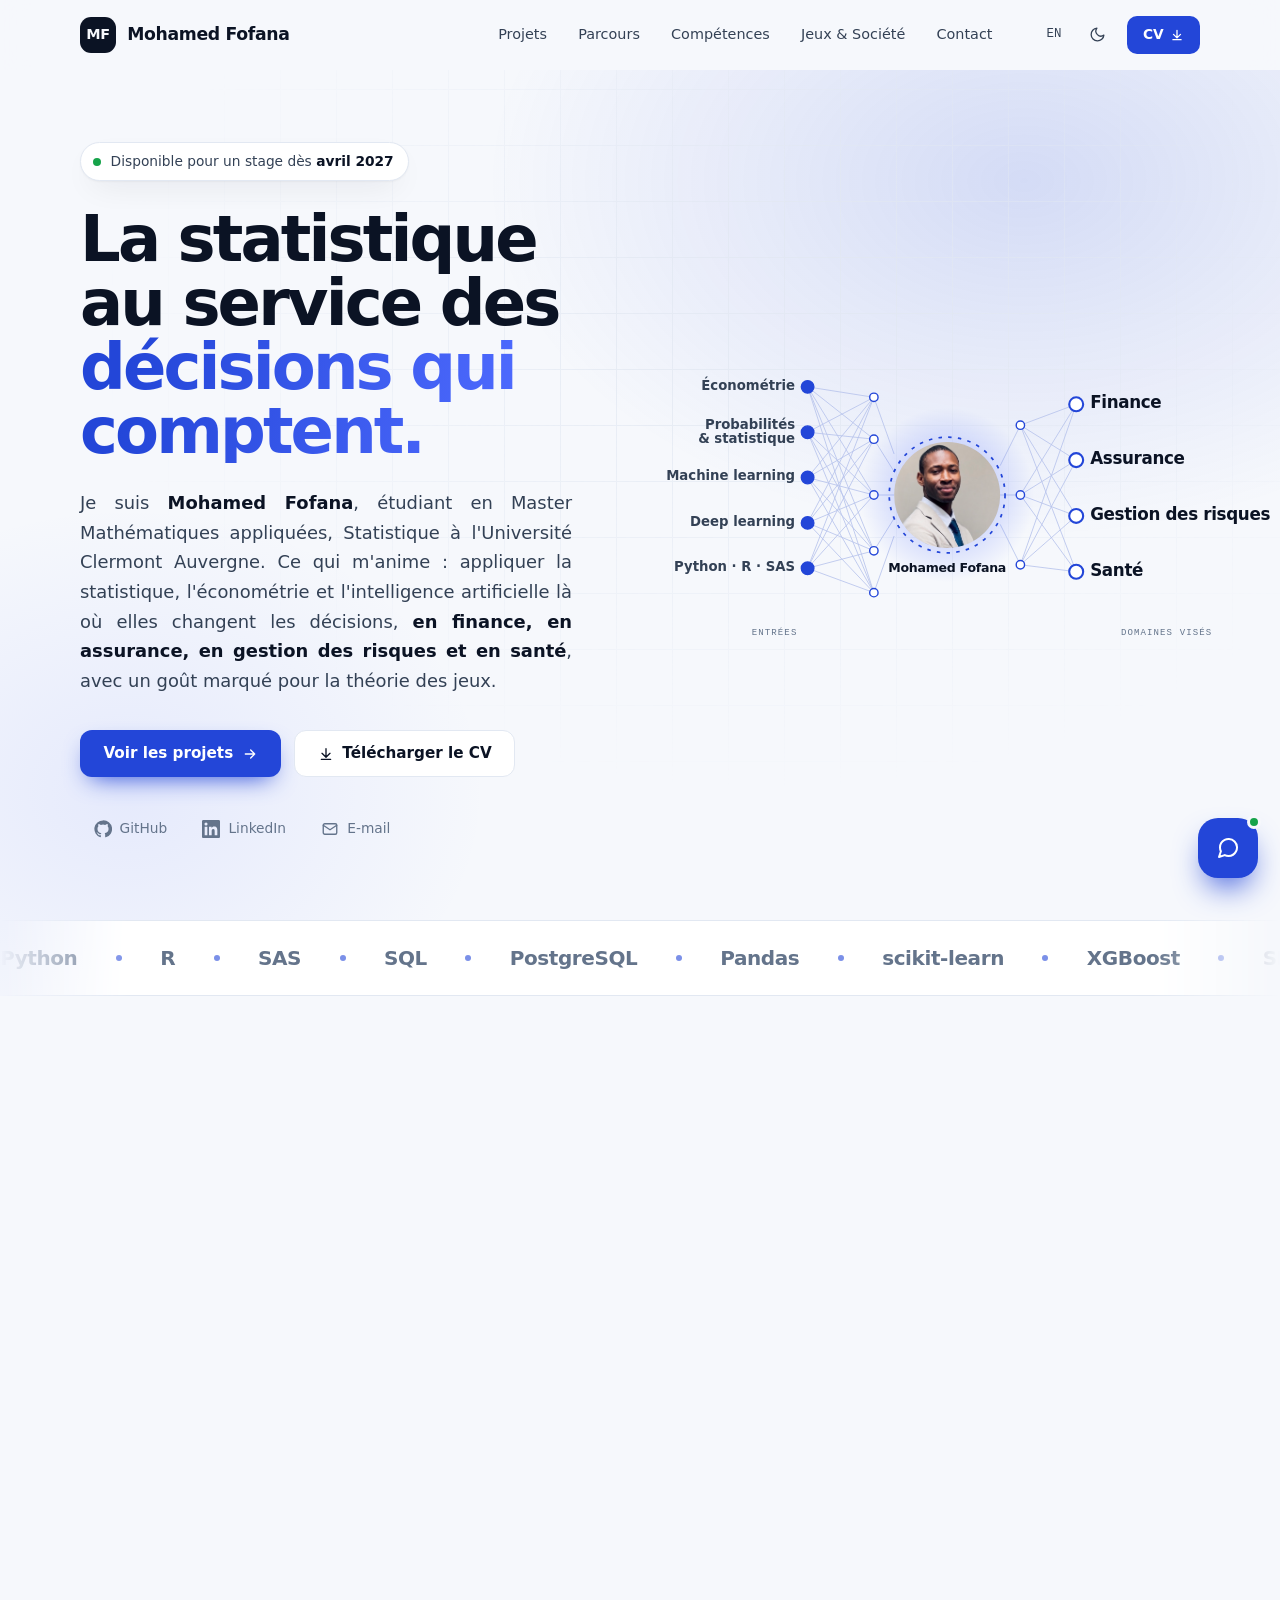
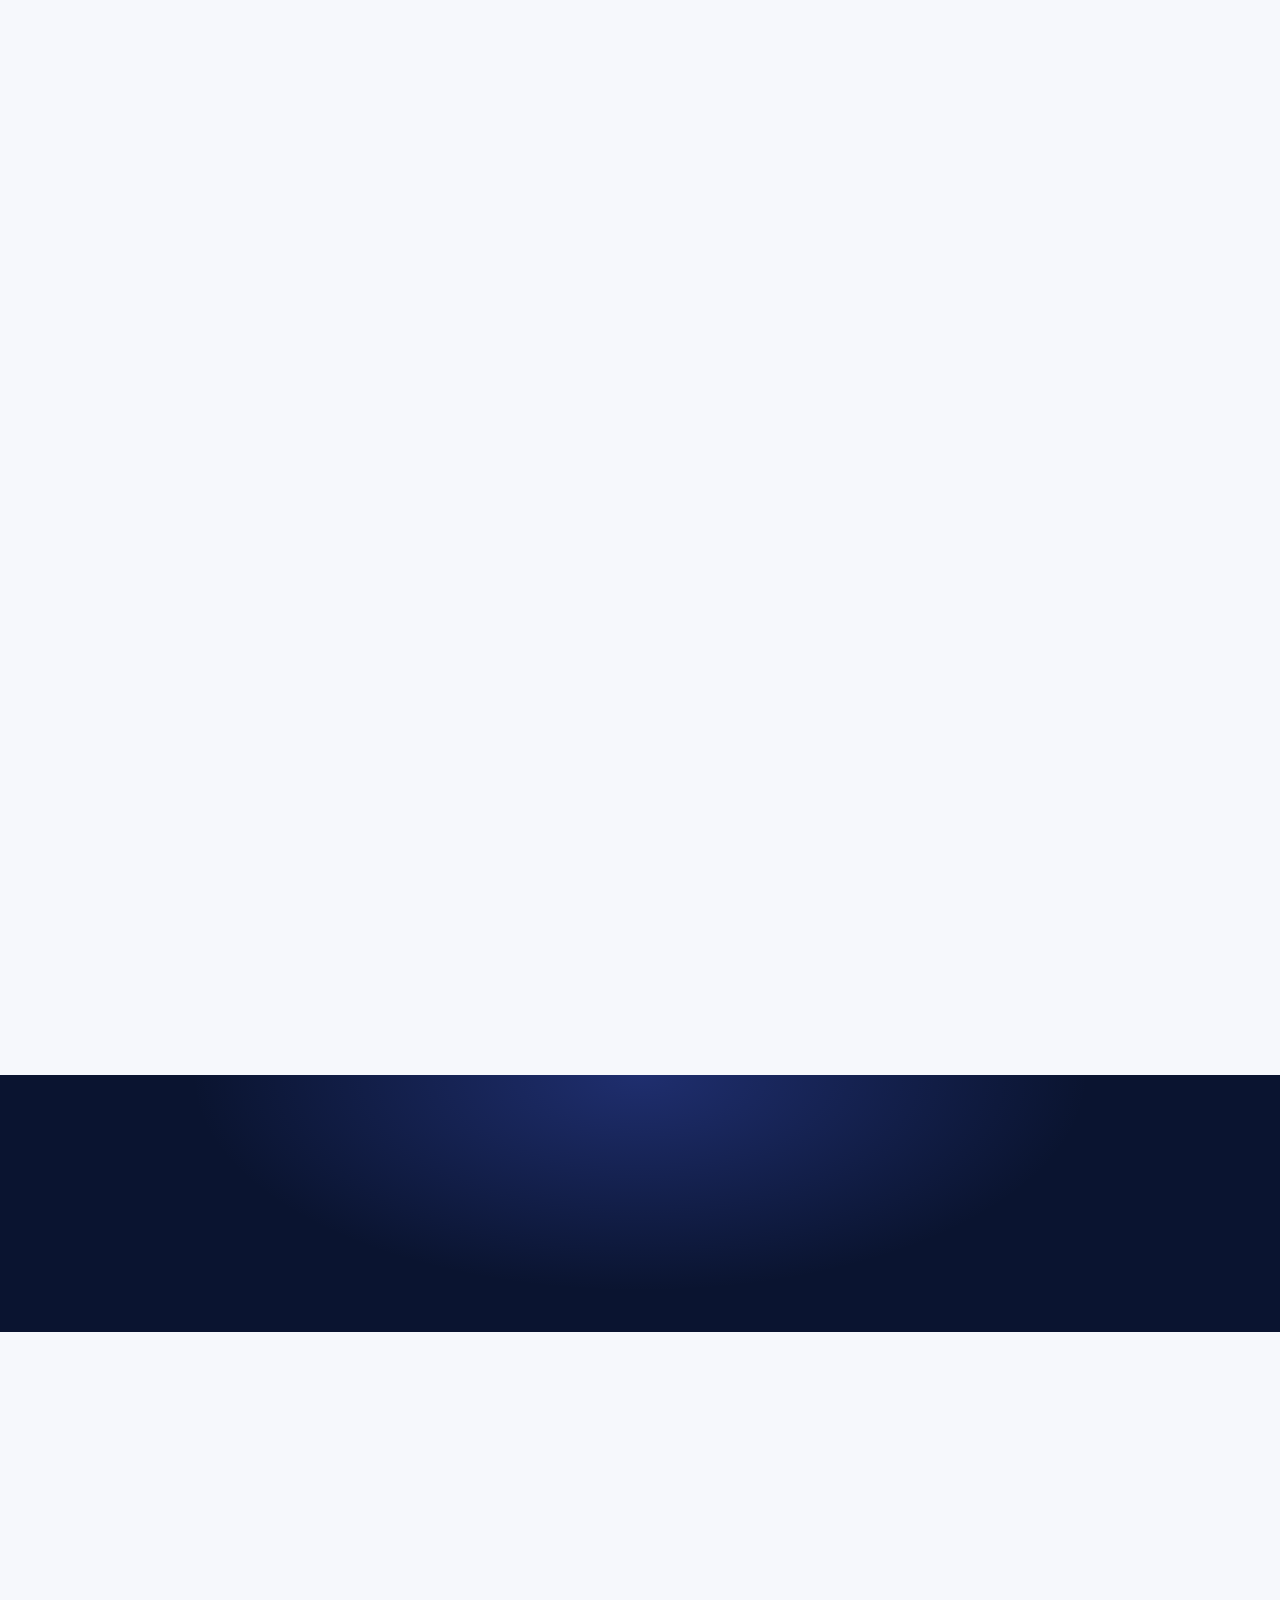
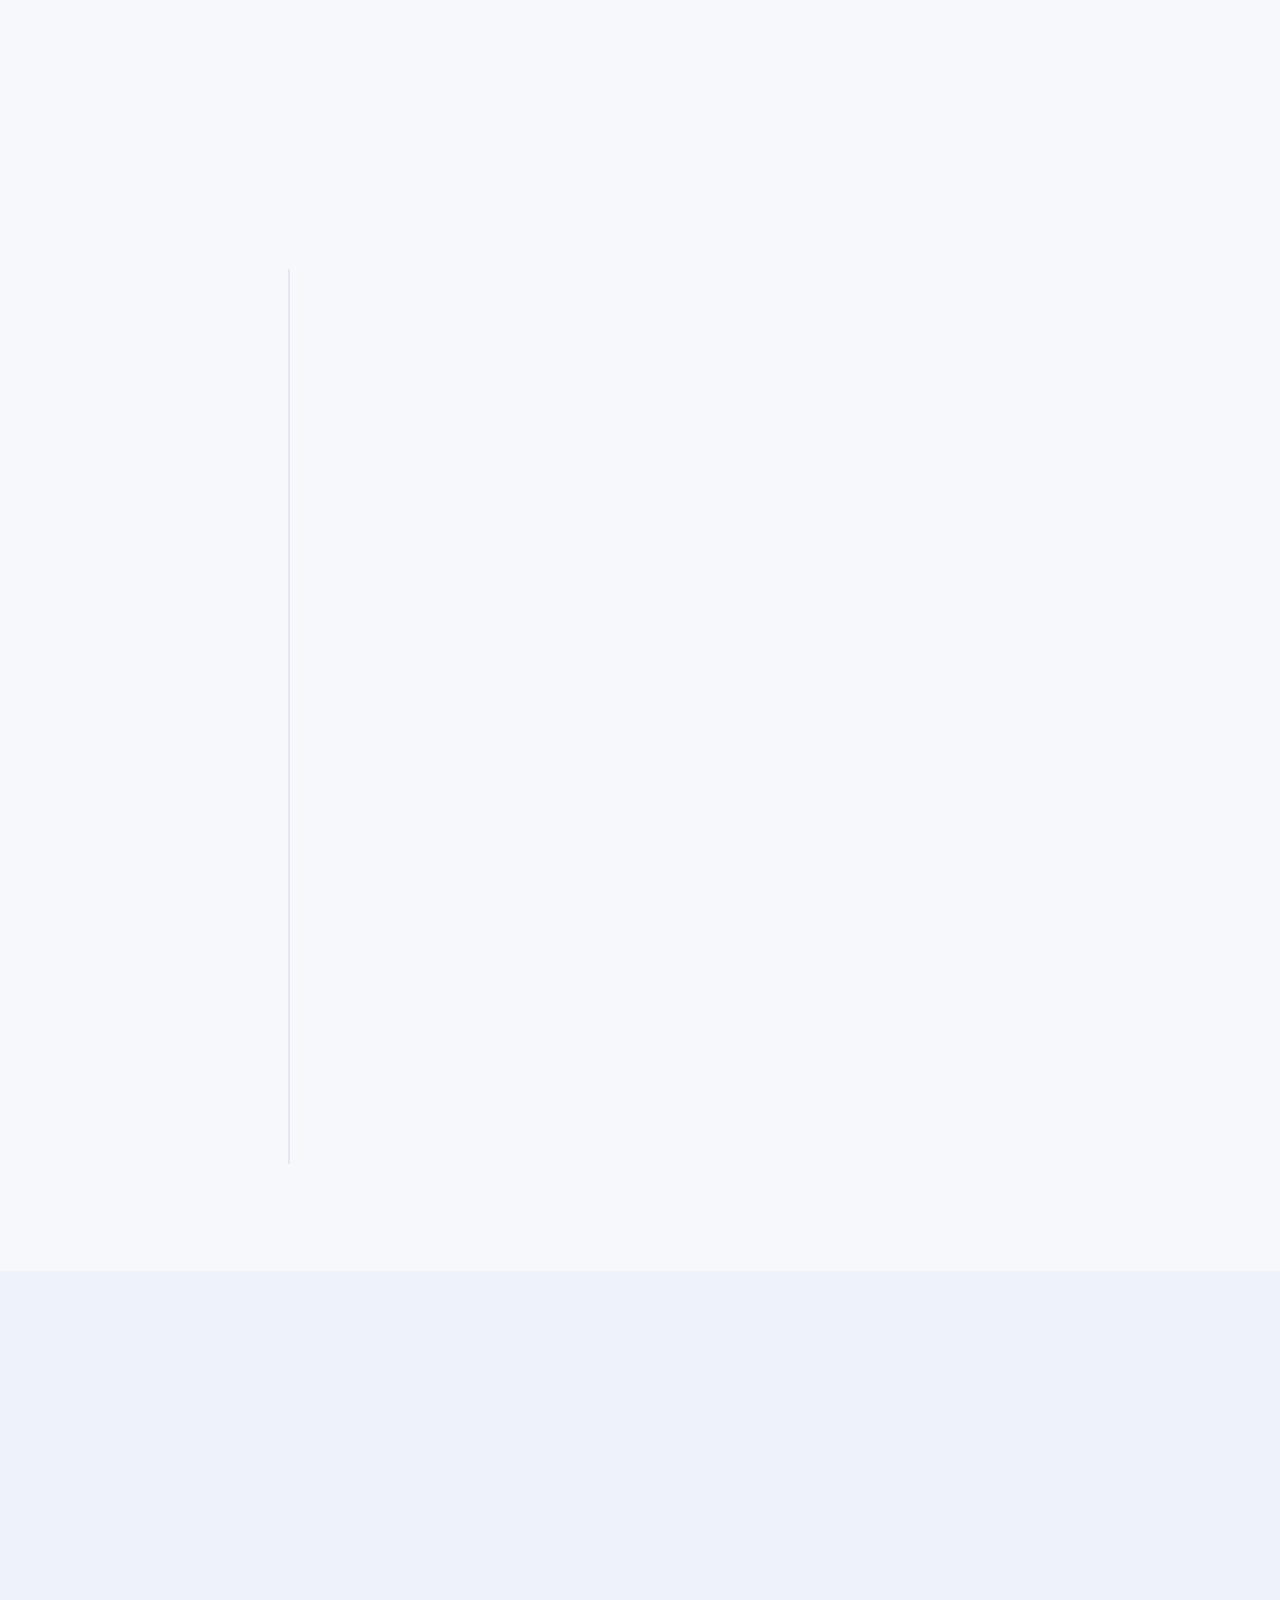
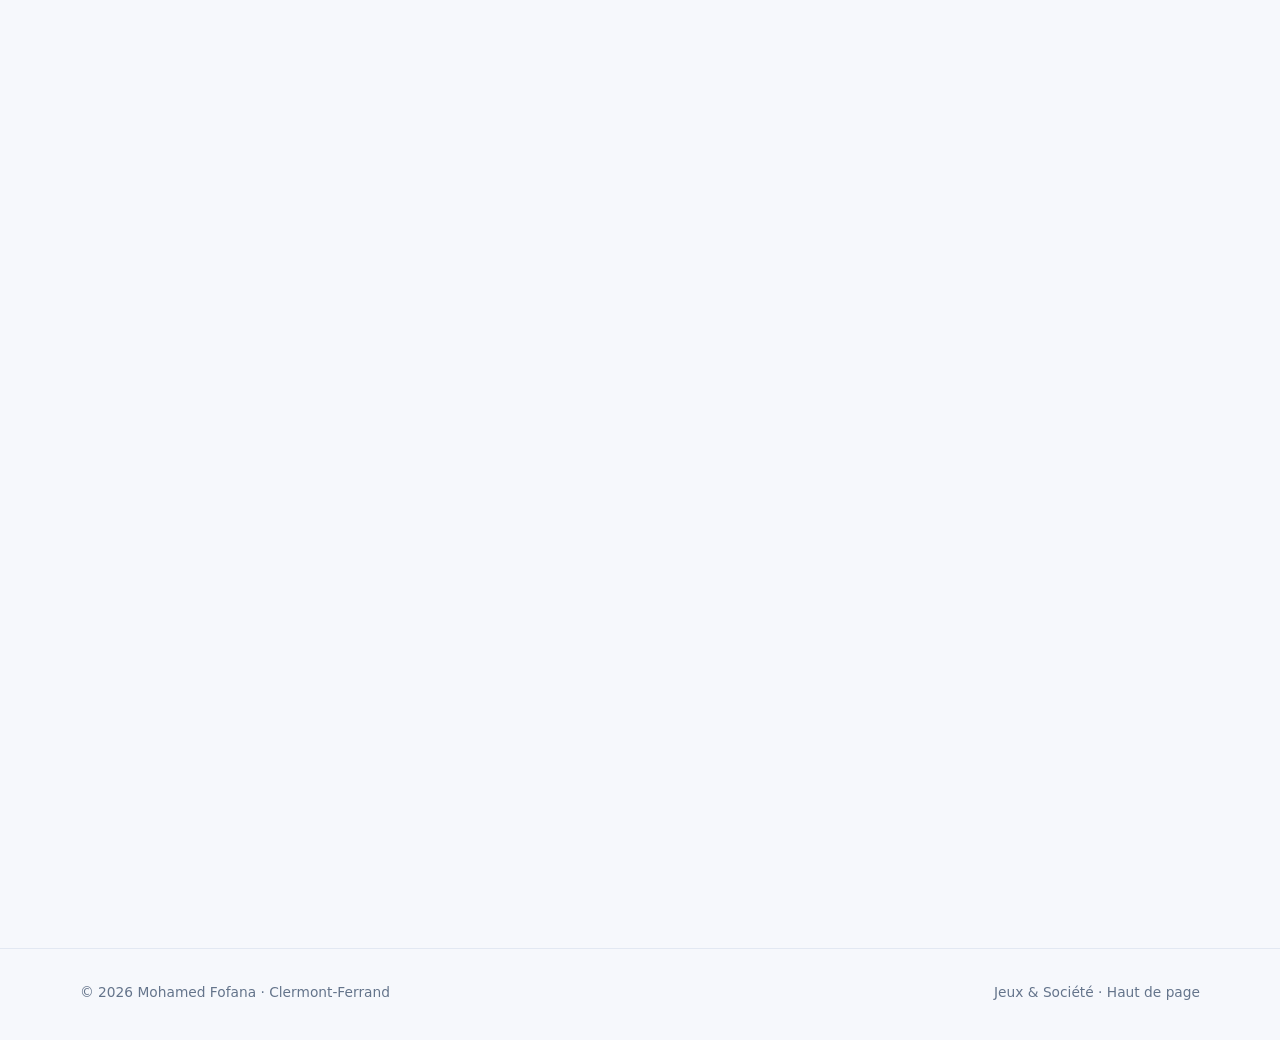
==== commit b3710332: "Présentation : intelligence artificielle ; deep learning acquis, apprentissage par renforcement en c" ====
--- a/index.html
+++ b/index.html
@@ -8,7 +8,7 @@
        Aucun script ni style en ligne : tout vient de fichiers du site (sauf les polices Google). -->
   <meta http-equiv="Content-Security-Policy" content="default-src 'self'; script-src 'self'; style-src 'self' https://fonts.googleapis.com; font-src https://fonts.gstatic.com; img-src 'self' data:; connect-src 'self' https://adia-backend.vercel.app https://credit-risk-app-c8ye.onrender.com; media-src 'none'; frame-src 'none'; worker-src 'none'; object-src 'none'; base-uri 'self'; form-action 'self'; upgrade-insecure-requests" />
   <meta name="referrer" content="strict-origin-when-cross-origin" />
-  <script src="init.js?v=10"></script>
+  <script src="init.js?v=15"></script>
   <meta name="color-scheme" content="light dark" />
 
   <title>Mohamed Fofana — Data Science &amp; Statistique</title>
@@ -38,7 +38,7 @@
   <link rel="preconnect" href="https://fonts.googleapis.com" />
   <link rel="preconnect" href="https://fonts.gstatic.com" crossorigin />
   <link rel="stylesheet" href="https://fonts.googleapis.com/css2?family=Bricolage+Grotesque:opsz,wght@12..96,400..800&amp;family=Inter:wght@400;500;600&amp;family=JetBrains+Mono:wght@400;500&amp;display=swap" />
-  <link rel="stylesheet" href="site.css?v=10" />
+  <link rel="stylesheet" href="site.css?v=15" />
 </head>
 <body>
   <a class="skip" href="#contenu" data-i18n="skip">Aller au contenu</a>
@@ -81,7 +81,7 @@
         <div class="hero-text">
           <p class="badge intro"><span class="dot" aria-hidden="true"></span><span data-i18n-html="hero_badge">Disponible pour un stage dès <strong>avril 2027</strong></span></p>
           <h1 class="intro" data-i18n-html="hero_titre">La statistique au service des <span class="accent">décisions qui comptent.</span></h1>
-          <p class="hero-lead intro" data-i18n-html="hero_lead">Je suis <strong>Mohamed Fofana</strong>, étudiant en Master Mathématiques appliquées, Statistique à l'Université Clermont Auvergne. Ce qui m'anime : appliquer la statistique, l'économétrie et le machine learning là où ils changent les décisions, <strong>en finance, en assurance, en gestion des risques et en santé</strong>, avec un goût marqué pour la théorie des jeux.</p>
+          <p class="hero-lead intro" data-i18n-html="hero_lead">Je suis <strong>Mohamed Fofana</strong>, étudiant en Master Mathématiques appliquées, Statistique à l'Université Clermont Auvergne. Ce qui m'anime : appliquer la statistique, l'économétrie et l'intelligence artificielle là où elles changent les décisions, <strong>en finance, en assurance, en gestion des risques et en santé</strong>, avec un goût marqué pour la théorie des jeux.</p>
           <div class="hero-actions intro">
             <a class="btn btn-solid" href="#projets"><span data-i18n="hero_btn_projets">Voir les projets</span>
               <svg width="16" height="16" viewBox="0 0 24 24" fill="none" stroke="currentColor" stroke-width="2" stroke-linecap="round" stroke-linejoin="round" aria-hidden="true"><path d="M5 12h14M13 6l6 6-6 6"/></svg></a>
@@ -448,7 +448,7 @@
                 <p class="tile-label mono" data-i18n="s_nonsup">Non supervisé</p>
                 <ul class="chips"><li data-i18n="s_m6">ACP</li><li data-i18n="s_m7">AFC / ACM</li><li>k-means</li><li data-i18n="s_m8">CAH</li></ul>
                 <p class="tile-label mono" data-i18n="s_eval">Évaluation et IA</p>
-                <ul class="chips"><li data-i18n="s_m9">Validation croisée</li><li>ROC · AUC</li><li>SHAP</li><li data-i18n="s_m10">LLM et agents</li><li data-i18n="s_m11">Deep learning (en cours)</li></ul>
+                <ul class="chips"><li data-i18n="s_m9">Validation croisée</li><li>ROC · AUC</li><li>SHAP</li><li data-i18n="s_m10">LLM et agents</li><li data-i18n="s_m11">Deep learning</li><li data-i18n="s_m12">Apprentissage par renforcement (en cours)</li></ul>
               </div>
             </div>
           </div>
@@ -528,8 +528,8 @@
     </div>
   </footer>
 
-  <script src="chat.js?v=10"></script>
-  <script src="app.js?v=10"></script>
-  <script src="site.js?v=10"></script>
+  <script src="chat.js?v=15"></script>
+  <script src="app.js?v=15"></script>
+  <script src="site.js?v=15"></script>
 </body>
 </html>
--- a/site.css
+++ b/site.css
@@ -244,7 +244,7 @@
   background: linear-gradient(100deg, var(--accent) 10%, var(--accent-2) 90%);
   -webkit-background-clip: text; background-clip: text; color: transparent;
 }
-.hero-lead { margin-top: 1.6rem; max-width: 60ch; font-size: clamp(1.02rem, 1.4vw, 1.15rem); color: var(--ink-2); text-align: justify; }
+.hero-lead { margin-top: 1.6rem; max-width: 60ch; font-size: clamp(1.02rem, 1.4vw, 1.15rem); color: var(--ink-2); }
 .hero-actions { display: flex; flex-wrap: wrap; gap: .8rem; margin-top: 2.2rem; }
 .socials { display: flex; flex-wrap: wrap; gap: .5rem; margin-top: 2rem; }
 .socials a {
@@ -488,6 +488,22 @@
 .footer { border-top: 1px solid var(--line); padding: 2rem 0 2.4rem; font-size: .86rem; color: var(--muted); }
 .footer-inner { display: flex; flex-wrap: wrap; justify-content: space-between; gap: .8rem 2rem; }
 .footer a:hover { color: var(--ink); }
+
+/* ---------- Texte justifié (paragraphes courants, accueil et Jeux & Société) ---------- */
+.hero-lead, .section-head p, .feature-body > p:not(.stack), .mini p, .tl-card p:not(.tl-org), .mf-text p:not(.kicker), .tile-lead,
+.jeux-intro, .famille-desc, .type-jeu p, .notion p, .passerelle, .jeu-ext-txt > span, .lab-accroche, .lab-sous-titre {
+  text-align: justify; text-justify: inter-word;
+}
+/* Colonnes étroites : césure des mots longs seulement, pour éviter les trous entre les mots */
+.mini p, .type-jeu p, .jeu-ext-txt > span {
+  -webkit-hyphens: auto; hyphens: auto; -webkit-hyphenate-limit-before: 4; -webkit-hyphenate-limit-after: 4; hyphenate-limit-chars: 10 4 4;
+}
+@media (max-width: 600px) {
+  .hero-lead, .section-head p, .feature-body > p:not(.stack), .tl-card p:not(.tl-org), .mf-text p:not(.kicker), .tile-lead,
+  .jeux-intro, .famille-desc, .notion p, .passerelle, .lab-accroche, .lab-sous-titre {
+    -webkit-hyphens: auto; hyphens: auto; hyphenate-limit-chars: 10 4 4;
+  }
+}
 
 /* =====================================================================
    MOUVEMENT — html.js est posé par init.js avant l'affichage ; sans JavaScript tout reste visible
